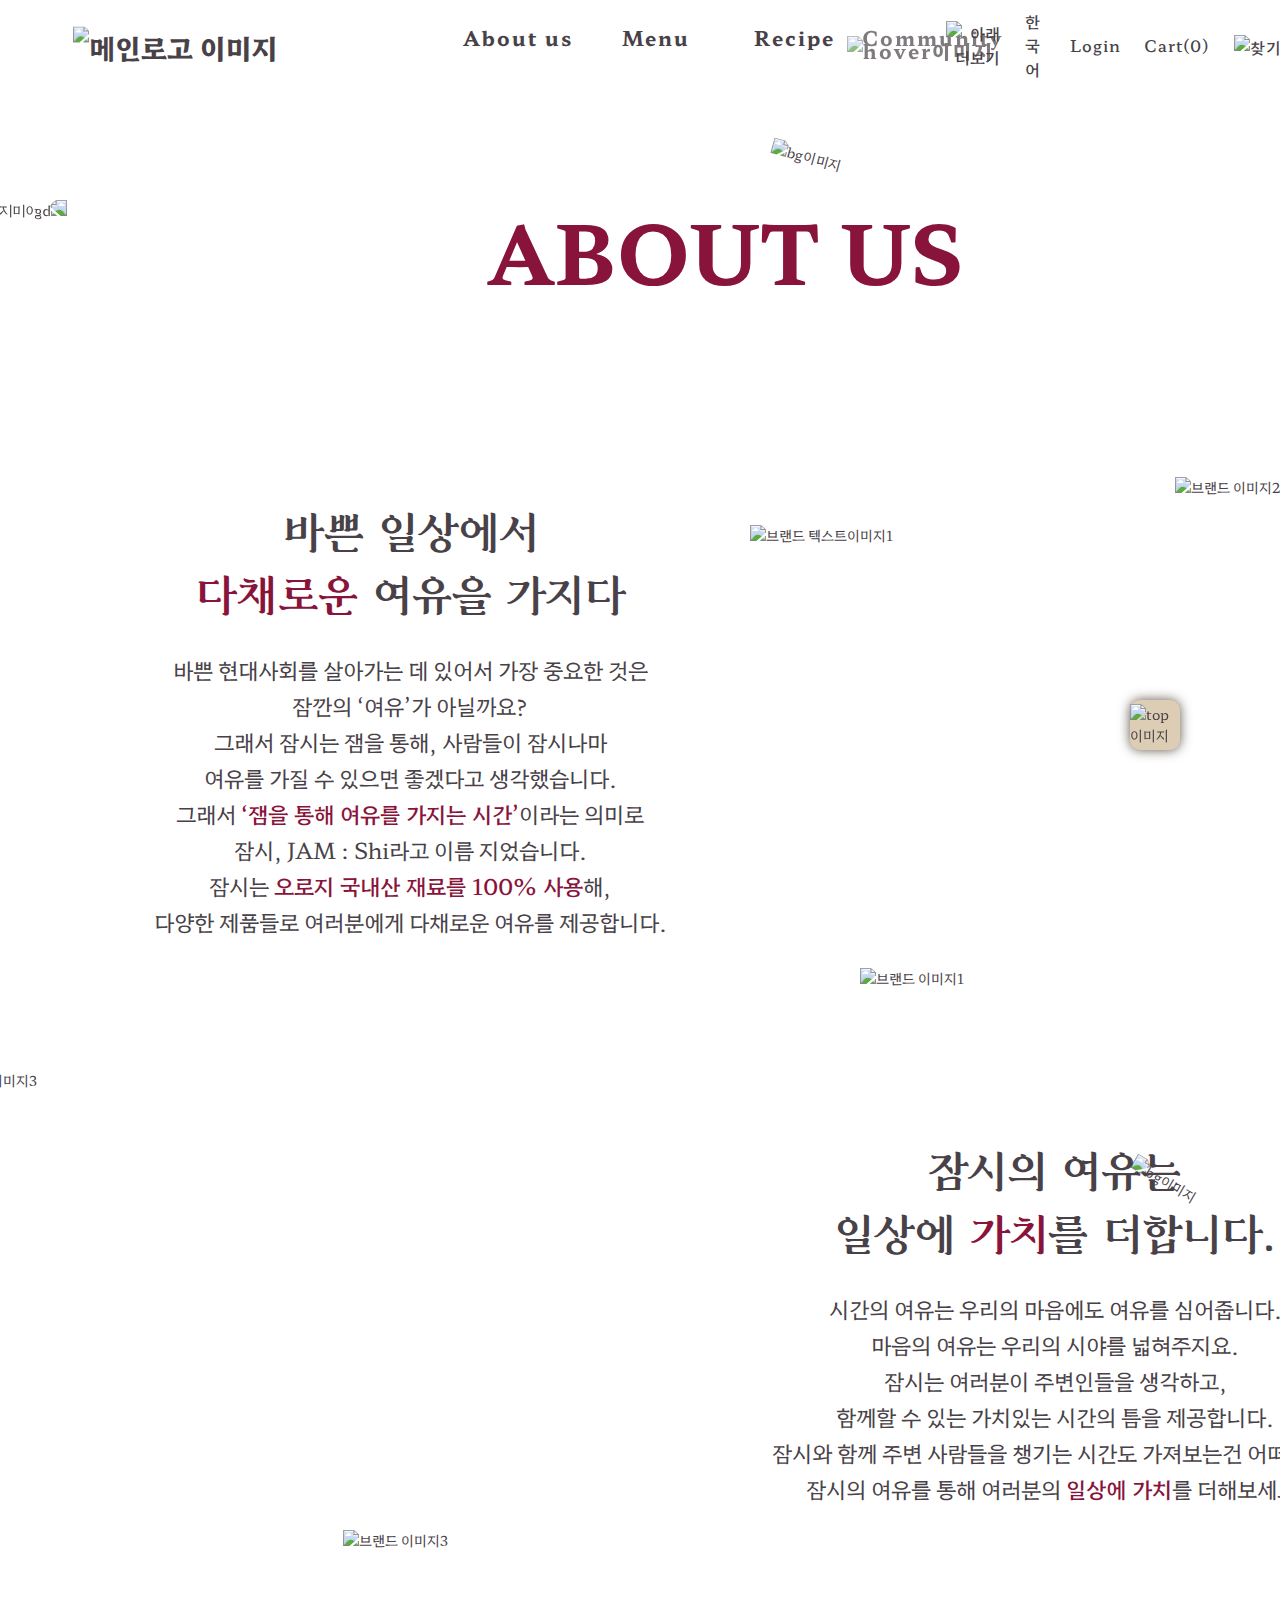
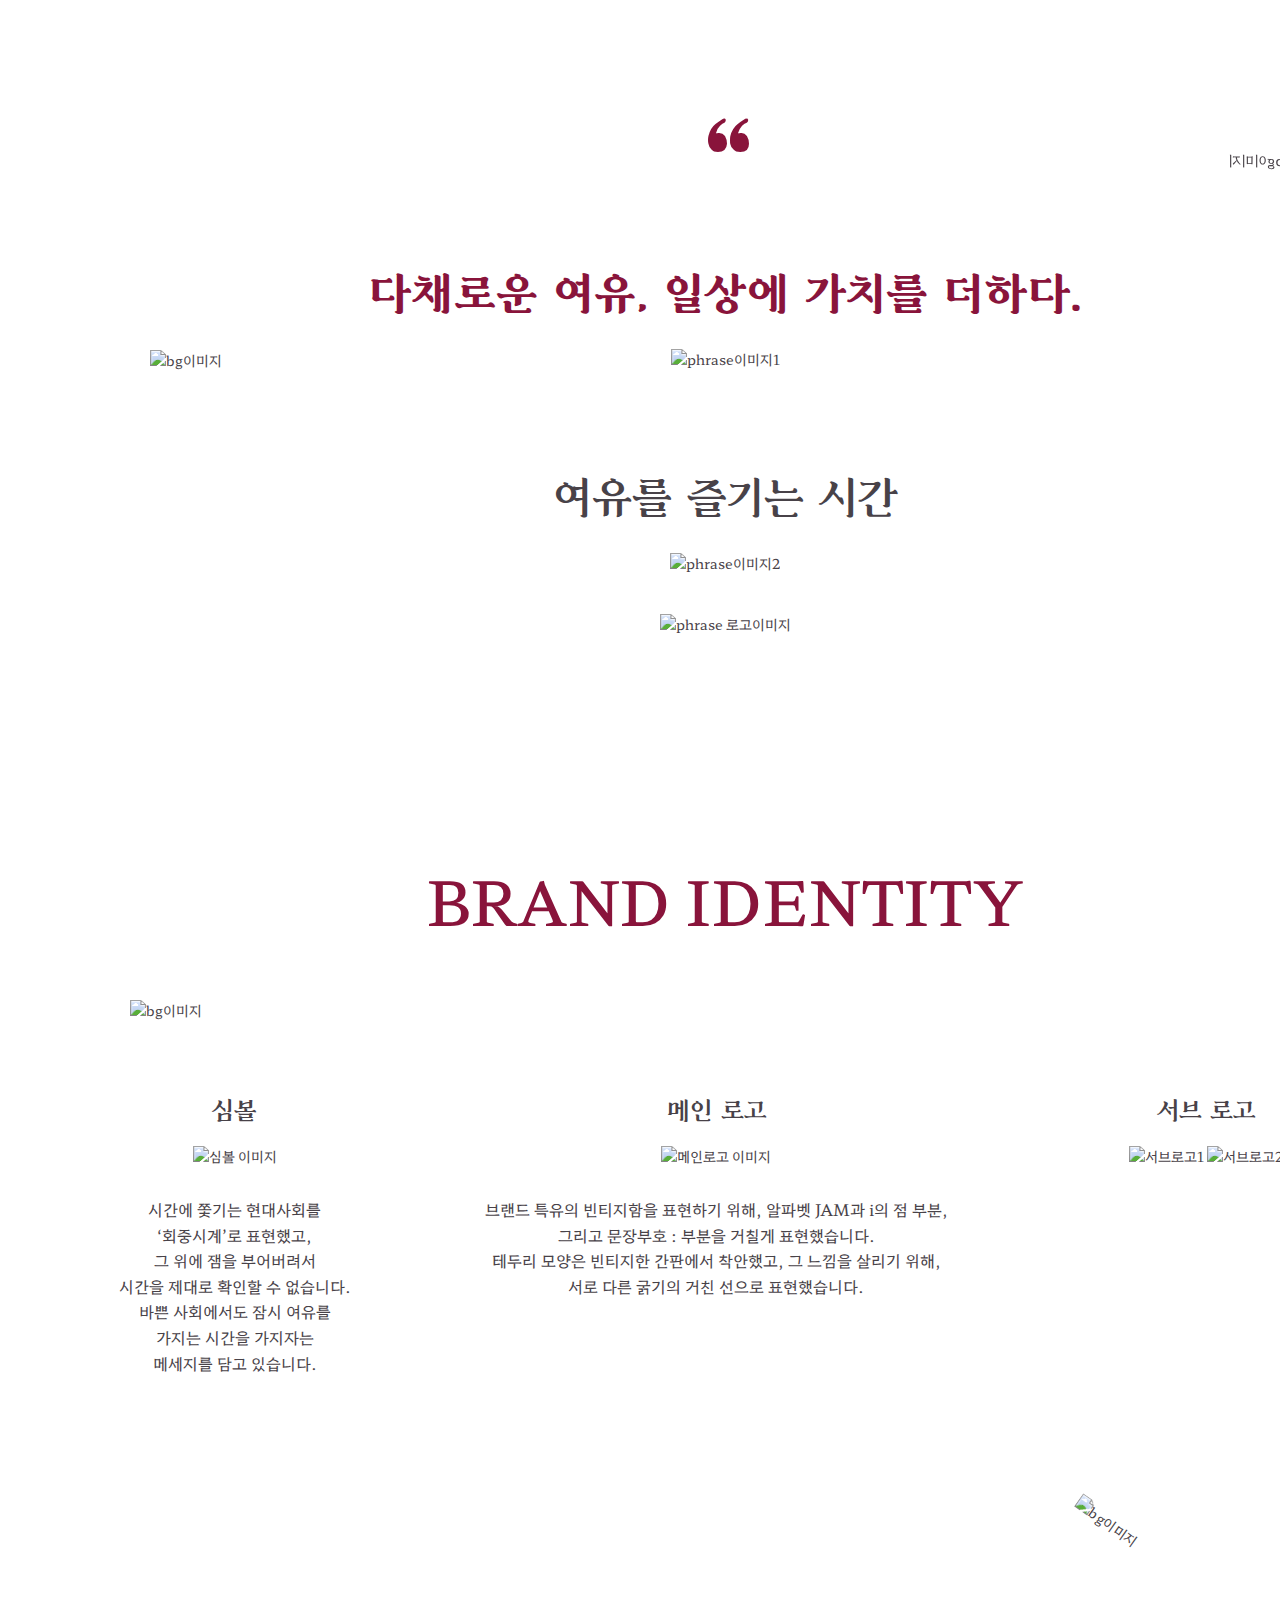
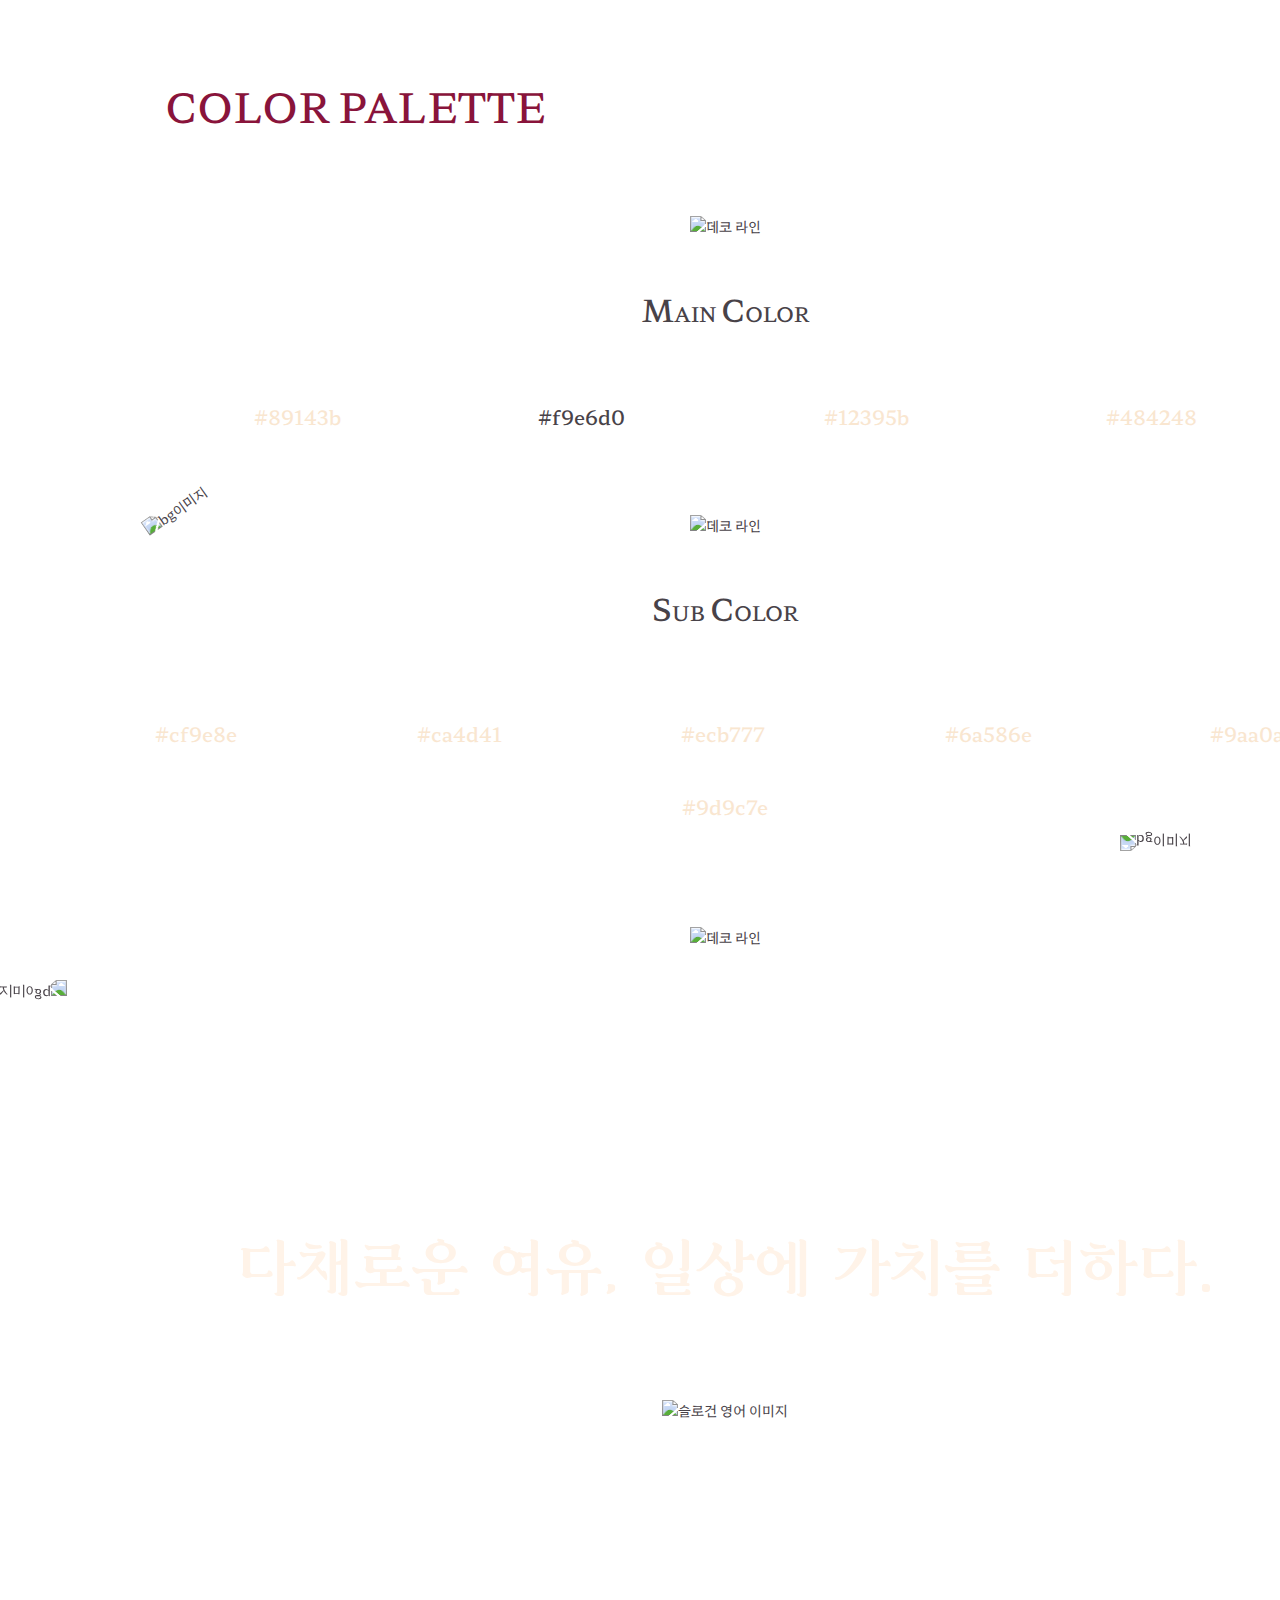
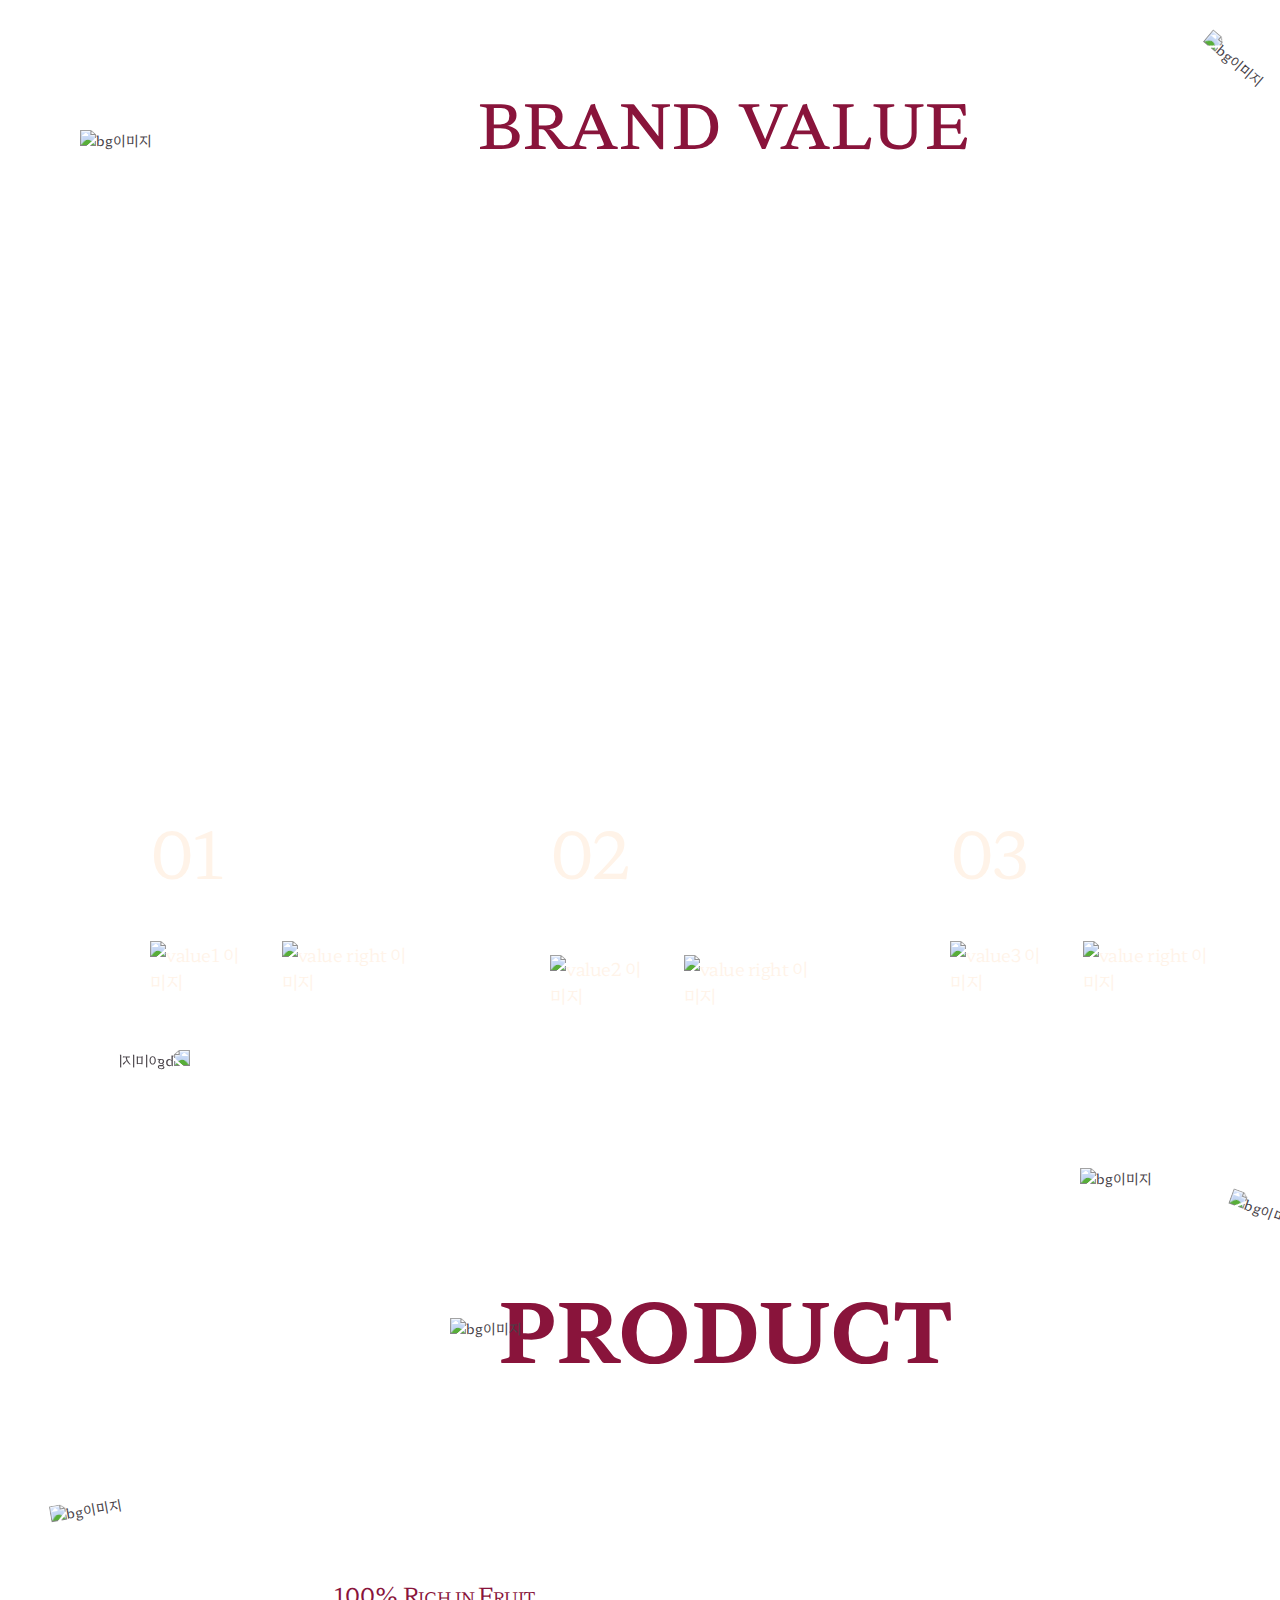
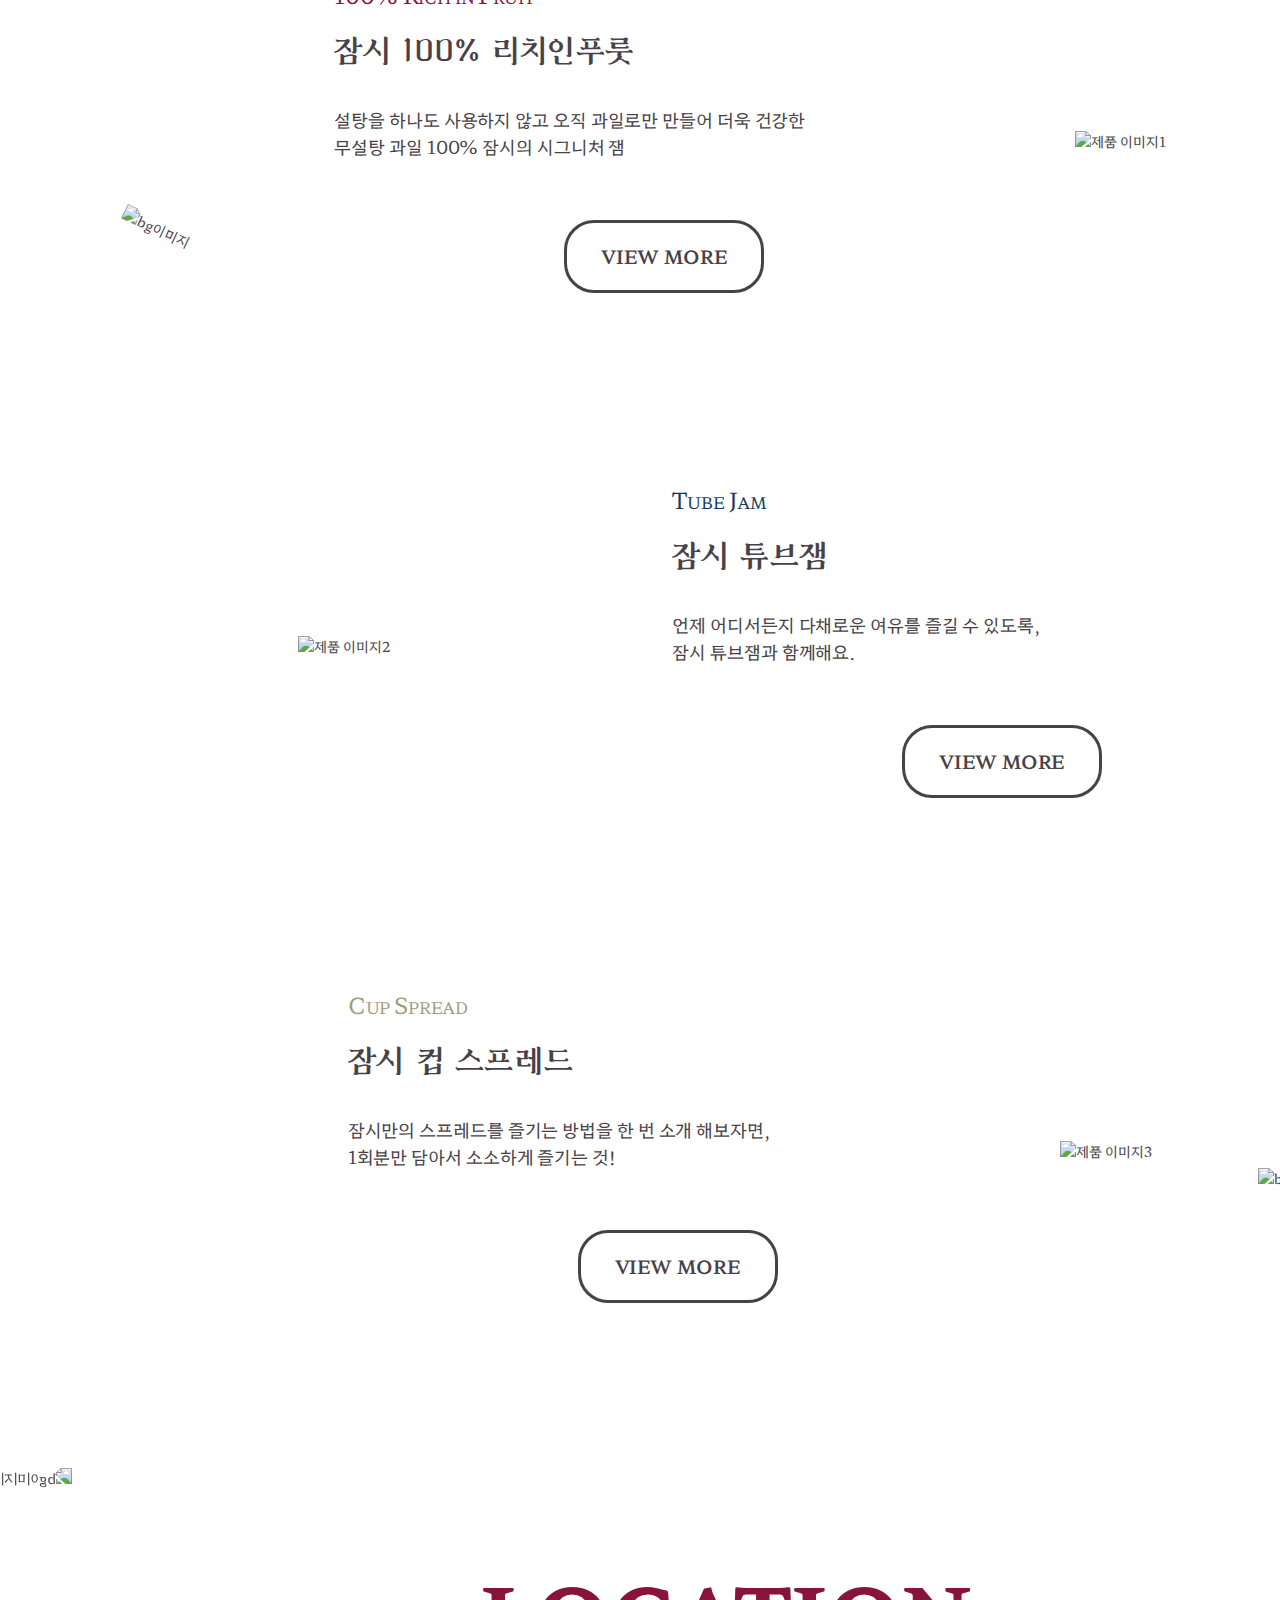
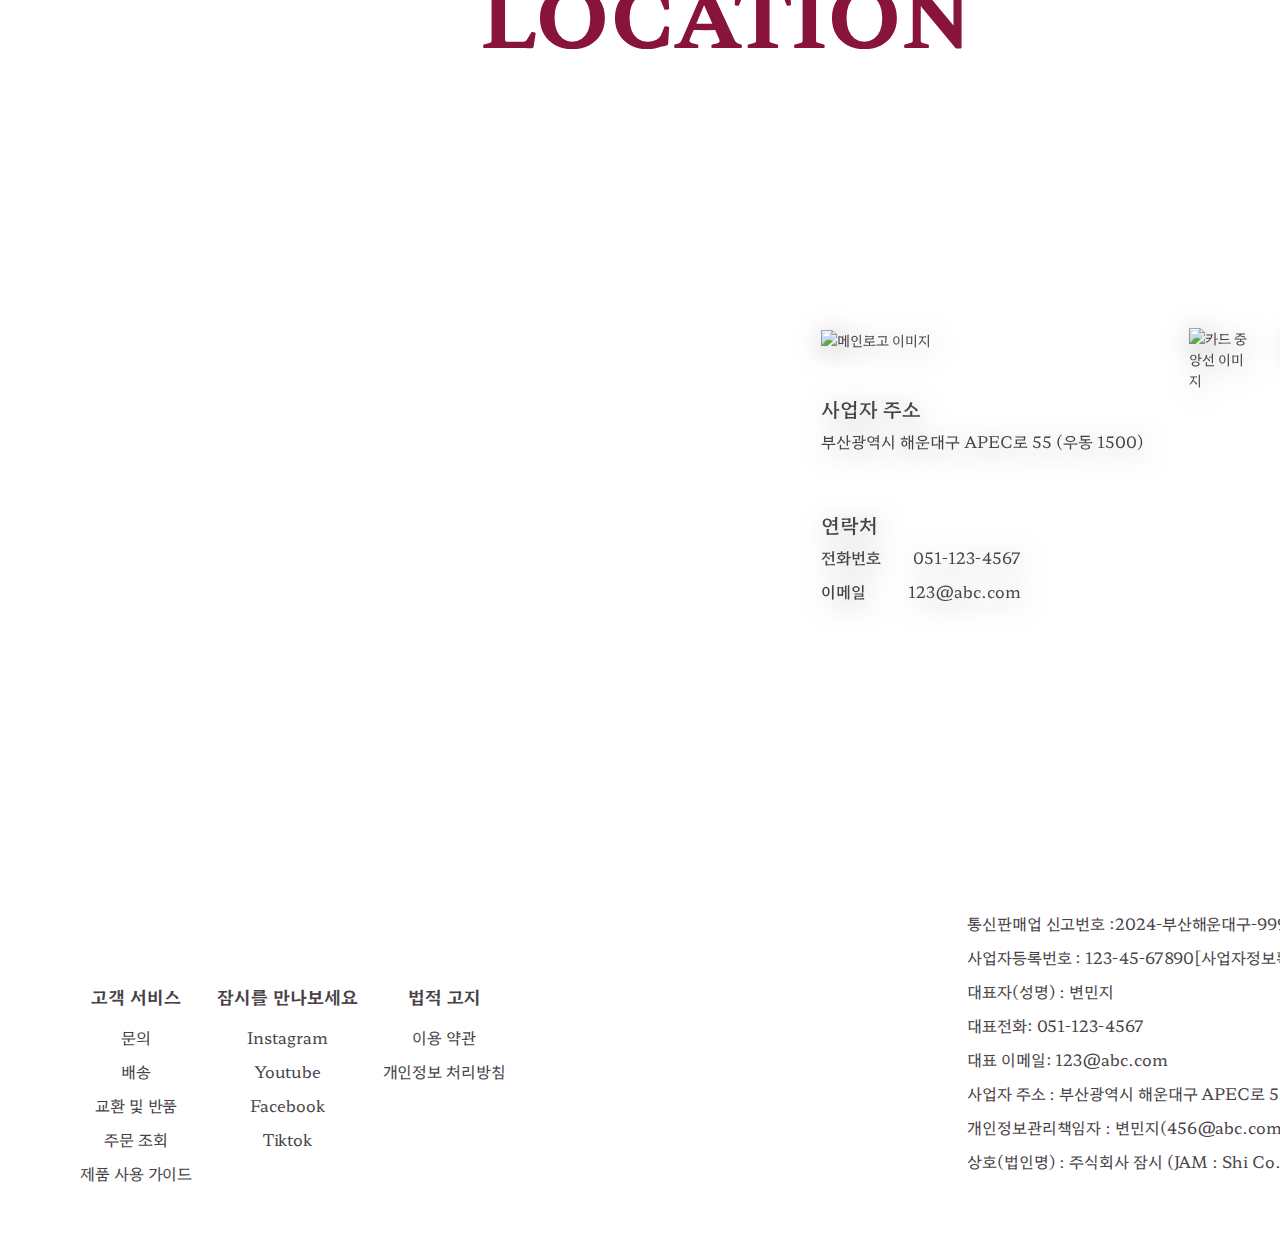
==== aboutus.html @ 30233dff "Add files via upload" ====
<!DOCTYPE html>
<html lang="ko">

<head>
    <meta charset="UTF-8">
    <meta name="viewport" content="width=1450">
    <title>JAM:Shi 잠시_About us</title>

    <!--font-kr&eng-->
    <link rel="preconnect" href="https://fonts.googleapis.com">
    <link rel="preconnect" href="https://fonts.gstatic.com" crossorigin>
    <link href="https://fonts.googleapis.com/css2?family=Hahmlet:wght@100..900&display=swap" rel="stylesheet">

    <!--font-jp-->
    <link rel="preconnect" href="https://fonts.googleapis.com">
    <link rel="preconnect" href="https://fonts.gstatic.com" crossorigin>
    <link href="https://fonts.googleapis.com/css2?family=Kaisei+Decol:wght@400;500;700&display=swap" rel="stylesheet">

    <!--favicon-->
    <link rel="shortcut icon" href="./image/favicon.png" type="image/x-icon">

    <!--aos effect-->
    <link href="https://unpkg.com/aos@2.3.1/dist/aos.css" rel="stylesheet">

    <!-- Link Swiper's CSS -->
    <link rel="stylesheet" href="https://cdn.jsdelivr.net/npm/swiper@11/swiper-bundle.min.css" />

    <!--css-->
    <link rel="stylesheet" href="./font/stylesheet.css">
    <link rel="stylesheet" href="./css/aboutus.css">

</head>

<body>
    <header>
        <h1 class="main_logo"><a href="./index.html"><img src="./image/mainlogo_top.png" alt="메인로고 이미지"></a></h1>
        <ul class="nav">
            <li><a href="aboutus.html">About us
                    <img src="./image/gnb_hover.png" alt="hover이미지">
                </a></li>
            <li><a href="menu.html">Menu
                    <img src="./image/gnb_hover.png" alt="hover이미지">
                </a></li>
            <li><a href="recipe.html">Recipe
                    <img src="./image/gnb_hover.png" alt="hover이미지">
                </a></li>
            <li class="gnb_on"><a href="FAQ.html">Community
                    <img src="./image/gnb_hover.png" alt="hover이미지">
                </a></li>
        </ul><!--nav-->
        <ul class="login">
            <li>
                <div class="userLang ">
                    <button class="label"><img src="./image/down.png" alt="아래 더보기" class=" down">한국어</button>
                    <ul class="optionList">
                        <li class="optionItem"><a href="#">English</a></li>
                        <li class="optionItem"><a href="#">日本語</a></li>
                    </ul>
                </div>
            </li>
            <li><a href="#">Login</a></li>
            <li><a href="#">Cart(0)</a></li>
            <li><a href="#"><img src="./image/search.png" alt="찾기 버튼이미지"></a></li>
        </ul><!--login-->
    </header><!--header-->
    <img src="./image/menu_bg2.png" alt="bg이미지" class="deco1">
    <img src="./image/menu_bg11.png" alt="bg이미지" class="deco2">
    <img src="./image/menu_bg10.png" alt="bg이미지" class="deco3">
    <img src="./image/menu_bg4.png" alt="bg이미지" class="deco4">
    <img src="./image/recipe_bg2.png" alt="bg이미지" class="deco5">
    <img src="./image/menu_bg9.png" alt="bg이미지" class="deco6">
    <img src="./image/stamp_deco1.png" alt="bg이미지" class="deco7">
    <img src="./image/menu_bg5.png" alt="bg이미지" class="deco8">
    <img src="./image/menu_bg7.png" alt="bg이미지" class="deco9">
    <img src="./image/menu_bg1.png" alt="bg이미지" class="deco10">
    <img src="./image/recipe_bg4.png" alt="bg이미지" class="deco11">
    <img src="./image/recipe_bg3.png" alt="bg이미지" class="deco12">
    <img src="./image/menu_bg8.png" alt="bg이미지" class="deco13">
    <img src="./image/recipe_bg5.png" alt="bg이미지" class="deco14">
    <img src="./image/recipe_bg1.png" alt="bg이미지" class="deco15">
    <img src="./image/menu_bg10.png" alt="bg이미지" class="deco16">
    <img src="./image/menu_bg12.png" alt="bg이미지" class="deco17">
    <div id="top_title">
        <h1 class="title">About Us</h1>
    </div><!--top_title-->
    <div id="story">
        <div class="story_inner">
            <div class="story_text">
                <h2>바쁜 일상에서<br>
                    <span>다채로운</span> 여유을 가지다
                </h2>
                <p>바쁜 현대사회를 살아가는 데 있어서 가장 중요한 것은<br>
                    잠깐의 ‘여유’가 아닐까요?<br>
                    그래서 잠시는 잼을 통해, 사람들이 잠시나마<br>
                    여유를 가질 수 있으면 좋겠다고 생각했습니다.<br>
                    그래서 <span>‘잼을 통해 여유를 가지는 시간’</span>이라는 의미로<br>
                    잠시, JAM : Shi라고 이름 지었습니다.<br>
                    잠시는 <span>오로지 국내산 재료를 100% 사용</span>해,<br>
                    다양한 제품들로 여러분에게 다채로운 여유를 제공합니다. </p>
            </div><!--story_text-->
            <div class="story_img">
                <img src="./image/brandstory_text1.png" alt="브랜드 텍스트이미지1" class="brand_text1">
                <ul class="imgs">
                    <li><img src="./image/brandstory1.png" alt="브랜드 이미지1"></li>
                    <li><img src="./image/brandstory2.png" alt="브랜드 이미지2"></li>
                </ul>
                <img src="./image/brandstory_text2.png" alt="브랜드 텍스트이미지2" class="brand_text2">
            </div><!--story_img-->
        </div><!--story_inner-->
        <div class="story_inner">
            <div class="story_img">
                <img src="./image/brandstory_text3.png" alt="브랜드 텍스트이미지3" class="brand_text3">
                <ul class="imgs">
                    <li><img src="./image/brandstory3.png" alt="브랜드 이미지3"></li>
                </ul>
            </div><!--story_img-->
            <div class="story_text">
                <h2>잠시의 여유는<br>
                    일상에 <span>가치</span>를 더합니다.</h2>
                <p>시간의 여유는 우리의 마음에도 여유를 심어줍니다.<br>
                    마음의 여유는 우리의 시야를 넓혀주지요.<br>
                    잠시는 여러분이 주변인들을 생각하고, <br>
                    함께할 수 있는 가치있는 시간의 틈을 제공합니다.<br>
                    잠시와 함께 주변 사람들을 챙기는 시간도 가져보는건 어떠세요?<br>
                    잠시의 여유를 통해 여러분의 <span>일상에 가치</span>를 더해보세요.</p>
            </div><!--story_text-->
        </div><!--story_inner-->
    </div><!--story-->
    <div id="phrase">
        <h1>“</h1>
        <h2>다채로운 여유, 일상에 가치를 더하다.</h2>
        <img src="./image/phrase1.png" alt="phrase이미지1">
        <h3>여유를 즐기는 시간</h3>
        <img src="./image/phrase2.png" alt="phrase이미지2">
        <img src="./image/phrase_logo.png" alt="phrase 로고이미지">
    </div><!--phrase-->
    <div id="bi">
        <h1 class="sub_title">Brand Identity</h1>
        <ul class="logos">
            <li class="simbol">
                <h3 class="logo_title">
                    심볼
                </h3>
                <img src="image/bi_simbol.png" alt="심볼 이미지">
                <p>시간에 쫓기는 현대사회를<br>
                    ‘회중시계’로 표현했고,<br>
                    그 위에 잼을 부어버려서<br>
                    시간을 제대로 확인할 수 없습니다.<br>
                    바쁜 사회에서도 잠시 여유를<br>
                    가지는 시간을 가지자는<br>
                    메세지를 담고 있습니다.
                </p>
            </li>
            <li class="main_lg">
                <h3 class="logo_title">
                    메인 로고
                </h3>
                <img src="image/bi_mainlogo.png" alt="메인로고 이미지">
                <p>브랜드 특유의 빈티지함을 표현하기 위해, 알파벳 JAM과 i의 점 부분,<br>
                    그리고 문장부호 : 부분을 거칠게 표현했습니다.<br>
                    테두리 모양은 빈티지한 간판에서 착안했고, 그 느낌을 살리기 위해,<br>
                    서로 다른 굵기의 거친 선으로 표현했습니다.
                </p>
            </li>
            <li class="sub_lg">
                <h3 class="logo_title">
                    서브 로고
                </h3>
                <img src="./image/bi_sublogo1.png" alt="서브로고1">
                <img src="./image/bi_sublogo2.png" alt="서브로고2">
            </li>
        </ul><!--logos-->
    </div><!--bi-->
    <div id="colors">
        <h2>Color Palette</h2>
        <img src="./image/color_line.png" alt="데코 라인">
        <h3><span>M</span>ain <span>C</span>olor</h3>
        <ul class="main_color">
            <li class="main1">
                <img src="./image/main_color1.png" alt="메인컬러1">
                <p>#89143b</p>
            </li>
            <li class="main2">
                <img src="./image/main_color2.png" alt="메인컬러2">
                <p>#f9e6d0</p>
            </li>
            <li class="main3">
                <img src="./image/main_color3.png" alt="메인컬러3">
                <p>#12395b</p>
            </li>
            <li class="main4">
                <img src="./image/main_color4.png" alt="메인컬러4">
                <p>#484248</p>
            </li>

        </ul><!--main_color-->
        <img src="./image/color_line.png" alt="데코 라인">
        <h3><span>S</span>ub <span>C</span>olor</h3>
        <ul class="sub_color">
            <li class="sub1">
                <img src="./image/sub_color1.png" alt="서브컬러1">
                <p>#cf9e8e</p>
            </li>
            <li class="sub2">
                <img src="./image/sub_color2.png" alt="서브컬러2">
                <p>#ca4d41</p>
            </li>
            <li class="sub3">
                <img src="./image/sub_color3.png" alt="서브컬러3">
                <p>#ecb777</p>
            </li>
            <li class="sub4">
                <img src="./image/sub_color4.png" alt="서브컬러4">
                <p>#6a586e</p>
            </li>
            <li class="sub5">
                <img src="./image/sub_color5.png" alt="서브컬러5">
                <p>#9aa0ae</p>
            </li>
            <li class="sub6">
                <img src="./image/sub_color6.png" alt="서브컬러6">
                <p>#9d9c7e</p>
            </li>
        </ul><!--sub_color-->
        <img src="./image/color_line.png" alt="데코 라인">
    </div><!--colors-->

    <div id="slogan">
        <div class="slogan_inner">
            <h2>다채로운 여유, 일상에 가치를 더하다.</h2>
            <img src="./image/slogan.png" alt="슬로건 영어 이미지">
        </div><!--slogan_inner-->
    </div><!--slogan-->

    <div id="values">
        <h1 class="sub_title">Brand Value</h1>
        <div id="contents" class="mainpage">
            <div class="main_visual main_visual_prd">
                <div class="mainviewcont main_visual_fixed">
                    <div class="visual_view">
                        <span class="viewbg_wrap" style="background-image:url(image/value_bg1.png)">
                            <span class="viewbg" style="background-image:url(image/value_bg1.png)"></span>
                        </span>
                        <span class="viewbg_wrap" style="background-image:url(image/value_bg2.png)">
                            <span class="viewbg" style="background-image:url(image/value_bg2.png)"></span>
                        </span>
                        <span class="viewbg_wrap" style="background-image:url(image/value_bg3.png)">
                            <span class="viewbg" style="background-image:url(image/value_bg3.png)"></span>
                        </span>
                    </div>
                    <div class="visual">
                        <a href="#" class="inlink">
                            <div class="text_wrap">
                                <span class="value_num">01</span>
                                <span class="desc">
                                    <img src="./image/value1.png" alt="value1 이미지">
                                    <img src="./image/value_right.png" alt="value right 이미지">
                                    <p class="hide">
                                        잠시는 건강에 좋은 재료를 사용합니다.<br>
                                        국내 생산의 과일을 100% 사용함으로써 여러분들을 건강한 삶으로 자연스레 인도합니다.<br>
                                        남녀노소, 언제어디서나 사랑받을 수 있는 잼 개발을 목표로 하며<br>
                                        잠시를 통해 여러분들이 여유를 즐기고, 가치있는 일상으로의 발전을 도모할 수 있도록 노력하겠습니다.
                                    </p>
                                </span>
                            </div>
                        </a>
                        <a href="#" class="inlink">
                            <div class="text_wrap">
                                <span class="value_num">02</span>
                                <span class="desc">
                                    <img src="./image/value2.png" alt="value2 이미지">
                                    <img src="./image/value_right.png" alt="value right 이미지">
                                    <p class="hide">
                                        잠시는 테이프 없는 포장 박스, 종이봉투, 종이 완충재까지.
                                        친환경 포장을 실천하고 있습니다.<br>
                                        못난이 과일은 못생겼다는 이유만으로 팔지 못한 채로 처분되어 환경에 좋지 않아습니다.
                                        <br> 하지만 맛에는 전혀 문제가 없고, 오히려 맛이 더 좋아 잠시는 못난이 과일을 사용하고 있습니다.<br>
                                        맛도 좋고 환경 보전도 도모할 수 있는 잠시가 될 수 있도록 노력하겠습니다.
                                    </p>
                                </span>
                            </div>
                        </a>
                        <a href="#" class="inlink">
                            <div class="text_wrap">
                                <span class="value_num">03</span>
                                <span class="desc">
                                    <img src="./image/value3.png" alt="value3 이미지">
                                    <img src="./image/value_right.png" alt="value right 이미지">
                                    <p class="hide">
                                        잠시는 지속적인 사회 공헌 활동으로
                                        지역 사회 발전을 위해 농가와 직접 거래를 하여,<br>재료의 신선도를 높이고, 유통 비용도 절감했습니다.<br>
                                        또한, 부산 해운대 지역 레스토랑인 '라비꽁띠뉴'와 콜라보하여 주변 상권 살리기에도 동참하고 있습니다.<br>
                                        이처럼, 잠시는 브랜드 창설 이후 지속적인 사회 공헌을 실천하고 있습니다.
                                    </p>
                                </span>
                            </div>

                        </a>

                    </div>
                </div>

            </div>
        </div>
    </div><!--values-->

    <div id="products">
        <img src="./image/event_bg1.png" alt="bg이미지" class="deco19">
        <img src="./image/menu_bg8.png" alt="bg이미지" class="deco20">
        <img src="./image/menu_bg2.png" alt="bg이미지" class="deco21">
        <img src="./image/event_bg2.png" alt="bg이미지" class="deco22">
        <img src="./image/event_bg3.png" alt="bg이미지" class="deco23">
        <img src="./image/stamp_deco2.png" alt="bg이미지" class="deco24">

        <h1 class="title">Product</h1>
        <ul class="product">
            <li class="product_text">
                <h3 class="product_eng1"><span>100% R</span>ich in <span>F</span>ruit</h3>
                <h2 class="name name1">잠시 100% 리치인푸룻</h2>
                <p>설탕을 하나도 사용하지 않고 오직 과일로만 만들어 더욱 건강한<br>
                    무설탕 과일 100% 잠시의 시그니처 잼</p>
                <a class="more1" href="menu.html">view more</a>
            </li><!--product_text-->
            <li class="product_img">
                <img src="image/product1.png" alt="제품 이미지1">
            </li>
        </ul><!--product-->
        <ul class="product">
            <li class="product_img">
                <img src="image/product2.png" alt="제품 이미지2">
            </li>
            <li class="product_text">
                <h3 class="product_eng2"><span>T</span>ube <span>J</span>am</h3>
                <h2 class="name name1">잠시 튜브잼</h2>
                <p>언제 어디서든지 다채로운 여유를 즐길 수 있도록,<br>
                    잠시 튜브잼과 함께해요.</p>
                <a class="more2" href="menu.html">view more</a>
            </li><!--product_text-->
        </ul><!--product-->
        <ul class="product">
            <li class="product_text">
                <h3 class="product_eng3"><span>C</span>up <span>S</span>pread</h3>
                <h2 class="name name1">잠시 컵 스프레드</h2>
                <p>잠시만의 스프레드를 즐기는 방법을 한 번 소개 해보자면,<br>
                    1회분만 담아서 소소하게 즐기는 것!</p>
                <a class="more3" href="menu.html">view more</a>
            </li><!--product_text-->
            <li class="product_img">
                <img src="image/product3.png" alt="제품 이미지3">
            </li>
        </ul><!--product-->
    </div><!--products-->
    <div id="map">
        <h1 class="title">Location</h1>
        <div class="map_inner">
            <iframe
                src="https://www.google.com/maps/embed?pb=!1m18!1m12!1m3!1d1630.7822601205994!2d129.13465383889667!3d35.167479935821255!2m3!1f0!2f0!3f0!3m2!1i1024!2i768!4f13.1!3m3!1m2!1s0x356892bf02a5dfe1%3A0xb36570e65bbad549!2z67Kh7Iqk7L2U!5e0!3m2!1sko!2skr!4v1715820099346!5m2!1sko!2skr"
                width="850" height="600" style="border:0;" allowfullscreen="" loading="lazy"
                referrerpolicy="no-referrer-when-downgrade"></iframe>
            <div class="map_card">
                <ul class="card_left">
                    <li class="card_logo"><img src="image/mainlogo_top.png" alt="메인로고 이미지"></li>
                    <li>
                        <h2>사업자 주소</h2>
                        <p>부산광역시 해운대구 APEC로 55 (우동 1500)</p>
                    </li>
                    <li>
                        <h2>연락처</h2>
                        <ul class="contect">
                            <li>전화번호</li>
                            <li>051-123-4567</li>
                        </ul>
                        <ul class="contect">
                            <li>이메일</li>
                            <li>123@abc.com</li>
                        </ul>
                    </li>
                </ul>
                <img src="./image/card_border.png" alt="카드 중앙선 이미지">
                <div class="card_right">
                    <img src="./image/card_stamp.png" alt="카드 스탬프 이미지" class="card_stamp">
                    <img src="./image/map_card_img.png" alt="카드 이미지" class="card_img">
                </div><!--card_right-->

            </div><!--map_card-->
        </div>
    </div><!--map-->





    <div id="footer">
        <div class="footer_inner">
            <div class="footer_left">
                <h1><img src="./image/mainlogo_top.png" alt=""></h1>
                <dl>
                    <dt><a href="#">고객 서비스</a></dt>
                    <dd><a href="#">문의</a></dd>
                    <dd><a href="#">배송</a></dd>
                    <dd><a href="#">교환 및 반품</a></dd>
                    <dd><a href="#">주문 조회</a></dd>
                    <dd><a href="#">제품 사용 가이드</a></dd>
                </dl>
                <dl>
                    <dt>잠시를 만나보세요</dt>
                    <dd><a href="https://www.instagram.com/">Instagram</a></dd>
                    <dd><a href="https://www.youtube.com/">Youtube</a></dd>
                    <dd><a href="https://www.facebook.com/">Facebook</a></dd>
                    <dd><a href="https://www.tiktok.com/">Tiktok</a></dd>
                </dl>
                <dl>
                    <dt><a href="#">법적 고지</a></dt>
                    <dd><a href="#">이용 약관</a></dd>
                    <dd><a href="#">개인정보 처리방침</a></dd>

                </dl>
            </div>
            <div class="footer_right">
                <ul>
                    <li>통신판매업 신고번호 :2024-부산해운대구-9999</li>
                    <li>사업자등록번호 : 123-45-67890[<a href="#">사업자정보확인</a>]</li>
                    <li>대표자(성명) : 변민지</li>
                    <li>대표전화: <a href="#">051-123-4567</a></li>
                    <li>대표 이메일: <a href="#">123@abc.com</a></li>
                    <li>사업자 주소 : 부산광역시 해운대구 APEC로 55 (우동 1500)</li>
                    <li>개인정보관리책임자 : 변민지(<a href="#">456@abc.com)</a></li>
                    <li>상호(법인명) : 주식회사 잠시 (JAM : Shi Co., LTD)</li>
                </ul>
            </div>
        </div>
    </div><!--footer-->
    <div class="top_btn">
        <a href="#top_title">
            <img src="./image/top_btn.png" alt="top 이미지">
        </a>
    </div>

    <script src="https://code.jquery.com/jquery-2.2.4.min.js"
        integrity="sha256-BbhdlvQf/xTY9gja0Dq3HiwQF8LaCRTXxZKRutelT44=" crossorigin="anonymous"></script>
    <script src='js/jquery-ui.min.js'></script>
    <script src="js/banner.js"></script>

    <script src="https://unpkg.com/aos@2.3.1/dist/aos.js"></script>
    <script>
        AOS.init();
    </script>

    <script src="./js/aboutus.js"></script>
    <script src="./js/swiper-bundle.min.js"></script>




</body>

</html>
---- font/stylesheet.css ----
@font-face {
    font-family: 'MuseumClassic';
    src: url('MuseumClassicLightA.woff2') format('woff2'),
        url('MuseumClassicLightA.woff') format('woff');
    font-weight: 300;
    font-style: normal;
    font-display: swap;
}

@font-face {
    font-family: 'MuseumClassic';
    src: url('MuseumClassicMediumA.woff2') format('woff2'),
        url('MuseumClassicMediumA.woff') format('woff');
    font-weight: 500;
    font-style: normal;
    font-display: swap;
}

@font-face {
    font-family: 'MuseumClassic';
    src: url('MuseumClassicBoldA.woff2') format('woff2'),
        url('MuseumClassicBoldA.woff') format('woff');
    font-weight: 700;
    font-style: normal;
    font-display: swap;
}
---- css/aboutus.css ----
@charset "utf-8";

/* font-family: 'MuseumClassic'; 
    font-family: "Hahmlet", serif;
  font-family: "Kaisei Decol", serif;

*/

* {
    margin: 0;
    padding: 0;
}

img,
video,
iframe {
    vertical-align: middle;
}

ul,
ol {
    list-style: none;
}

a {
    text-decoration: none;
    color: inherit;
}

body {
    min-width: 1450px;
    font-family: "Hahmlet", serif;
    font-size: 14px;
    line-height: 1.5;
    color: #484248;
    background: url(../image/paper_bg.png);
    position: relative;
}

/*header*/
header {
    margin: 0 auto;
    display: flex;
    align-items: center;
    position: relative;
}

.nav {
    width: 600px;
    height: 90px;
    margin: 0 auto;
    position: relative;
    display: flex;
    justify-content: center;
    align-items: center;
}

.nav li {
    width: 23%;
    display: flex;
    text-align: center;
    align-items: center;
    justify-content: center;
    padding-bottom: 15px;
}

.nav>li>a {
    font-weight: bold;
    font-size: 20px;
    letter-spacing: 0.1em;
    transition: all 0.3s;
    position: relative;
}

.nav>li>a>img {
    position: absolute;
    bottom: -13px;
    left: -15px;
    z-index: -1;
    opacity: 0;
    transition: all 0.3s;
}

.nav>li.gnb_on>a,
.nav>li:hover>a {
    opacity: 0.7;
}

.nav>li.gnb_on>a>img,
.nav>li:hover>a>img {
    opacity: 1;
}

li.logo {
    padding-bottom: 10px;
    position: absolute;
    bottom: 0;
    left: 50%;
    transform: translateX(-50%);
}

.main_logo {
    position: absolute;
    top: 50%;
    left: 5%;
    transform: translateY(-50%);
}

.login {
    display: flex;
    justify-content: center;
    align-items: center;
    position: absolute;
    top: 50%;
    right: 5%;
    transform: translateY(-50%);
}

.login>li {
    padding: 12px;
    font-size: 16px;
    font-weight: 500;
    letter-spacing: 0.05em;
}

.userLang {
    position: relative;
    width: 100px;
    text-align: center;
    color: #484248;
}

.label {
    display: flex;
    justify-content: center;
    align-items: center;
    width: inherit;
    height: inherit;
    border: none;
    outline: none;
    background: transparent;
    cursor: pointer;
    font-family: "Hahmlet", serif;
    font-size: 16px;
    font-weight: 500;
    color: #484248;
}

.down {
    padding-right: 10px;
    transition: all 0.5s;
}

.up {
    transform: scaleY(-1);
}


.optionList {
    position: absolute;
    top: 28px;
    left: 0;
    width: 100%;
    background: #89143b;
    color: #f9e6d0;
    font-size: 15px;
    font-weight: 400;
    list-style-type: none;
    padding: 0;
    border-radius: 6px;
    overflow: hidden;
    display: none;
}

.userLang.active .optionList {
    max-height: 500px;
}

.optionItem a {
    display: block;
    border-bottom: 1px dashed #f9e6d0;
    padding: 5px 15px 5px;
    transition: .1s;
}

.optionItem:hover a {
    background: rgb(175, 93, 93);
}

.userLang .optionItem:last-child a {
    border-bottom: 0 none;
    font-family: "Kaisei Decol", serif;
}

.on {
    width: 100%;
    background-color: rgba(255, 243, 232, 0.7);
    position: fixed;
    top: 0;
    left: 0;
    z-index: 10;
}

.on>.login {
    top: 50%;
    right: 5%;
    transform: translateY(-50%);
}

body>img {
    z-index: -1;
}

.deco1 {
    width: 100px;
    position: absolute;
    top: 150px;
    right: 580px;
    rotate: 15deg;
}

.deco2 {
    position: absolute;
    top: 200px;
    left: -5px;
    transform: scale(-1, 1);
}

.deco3 {
    position: absolute;
    top: 1170px;
    right: 250px;
    rotate: 30deg;
    animation: butterfly 10s linear infinite;
}

@keyframes butterfly {
    0% {
        transform: scaleX(1);
    }

    25% {
        transform: scaleX(0.3);
    }

    50% {
        transform: scaleX(1);
    }

    75% {
        transform: scaleX(0.3);
    }

    100% {
        transform: scaleX(1);
    }
}

.deco4 {
    position: absolute;
    top: 1750px;
    right: 150px;
    transform: scale(-1, 1);
}

.deco5 {
    position: absolute;
    top: 1950px;
    left: 150px;
}

.deco6 {
    position: absolute;
    top: 2300px;
    right: 0;
    transform: scale(-1, 1);
}

.deco7 {
    width: 285px;
    position: absolute;
    top: 2600px;
    left: 130px;
    animation: move 80s linear infinite;
    z-index: 1;
}

@keyframes move {
    0% {
        rotate: 0;
    }

    100% {
        rotate: 360deg;
    }
}

.deco8 {
    width: 135px;
    position: absolute;
    top: 3130px;
    right: 250px;
    rotate: 35deg;
    z-index: 1;
}

.deco9 {
    position: absolute;
    top: 3700px;
    left: 140px;
    rotate: -35deg;
    animation: butterfly 5s linear infinite;
}

.deco10 {
    width: 150px;
    position: absolute;
    top: 4030px;
    right: 180px;
    transform: scale(1, -1);
}

.deco11 {
    position: absolute;
    top: 4180px;
    left: -5px;
    transform: scale(-1, 1);
}

.deco12 {
    width: 60px;
    position: absolute;
    top: 4560px;
    right: 80px;
}

.deco13 {
    position: absolute;
    top: 4850px;
    right: 180px;
    rotate: 40deg;
    animation: butterfly 7s linear infinite;
}

.deco14 {
    position: absolute;
    top: 4930px;
    left: 80px;
}

.deco15 {
    width: 100px;
    position: absolute;
    top: 5850px;
    left: 90px;
    transform: scale(-1, 1);
}

.deco16 {
    position: absolute;
    top: 6000px;
    right: 150px;
    rotate: 20deg;
    animation: butterfly 8s linear infinite;
}

.deco17 {
    position: absolute;
    top: 6300px;
    left: 50px;
    rotate: -10deg;
}

/*top_title*/
#top_title {
    margin: 0 auto;
    text-align: center;
}

.title {
    text-align: center;
    font-size: 80px;
    font-weight: 700;
    color: #89143b;
    padding: 100px 0;
    text-transform: uppercase;
}

/*story*/

.story_inner {
    width: 1320px;
    margin: 0 auto;
    display: flex;
    justify-content: space-between;
    padding: 65px 0;
}

.story_inner div {
    width: 50%;
}

.story_text {
    text-align: center;
    padding: 30px;
}

.story_text h2 {
    font-family: 'MuseumClassic';
    font-size: 42px;
    font-weight: 400;
}

.story_text h2 span,
.story_text p span {
    color: #89143b;
    font-weight: 500;
}

.story_text p {
    font-size: 22px;
    padding: 20px 0;
    line-height: 36px;
}


.story_img {
    position: relative;
}

.imgs {
    display: flex;
    justify-content: space-around;
    height: 100%;
}

.imgs li:first-child {
    display: flex;
    justify-content: center;
    align-items: flex-end;
}

.story_text:nth-child(2) {
    padding: 25px 0;
}


.brand_text1 {
    position: absolute;
    top: 50px;
    left: -5px;
}

.brand_text2 {
    position: absolute;
    bottom: 105px;
    right: -50px;
}

.brand_text3 {
    position: absolute;
    top: -49px;
    left: -172px;
}

.imgs li {
    text-align: center;
}

/*phrase*/
#phrase {
    margin: 0 auto;
    padding: 100px 50px;
    text-align: center;
}

#phrase h1 {
    font-family: 'MuseumClassic';
    color: #89143b;
    font-size: 150px;
    font-weight: 700;
    line-height: 1;
}

#phrase h2 {
    font-family: 'MuseumClassic';
    color: #89143b;
    font-size: 42px;
    font-weight: 700;
}

#phrase h3 {
    font-family: 'MuseumClassic';
    font-size: 42px;
    font-weight: 400;
    padding-top: 80px;
}

#phrase img {
    padding: 20px 350px;
}

/*bi*/
#bi {
    width: 1320px;
    margin: 0 auto;
    padding: 100px 0;
}

.sub_title {
    text-align: center;
    font-size: 60px;
    font-weight: 500;
    letter-spacing: 0.01em;
    text-transform: uppercase;
    color: #89143b;
}

.logos {
    display: flex;
    justify-content: space-evenly;
    padding: 80px 0;
}

.logos li {
    padding: 20px 30px;
    text-align: center;
}

.logos .simbol {
    background: url(../image/bi_simgbol_bg.png) no-repeat center center;
}

.logos .main_lg {
    padding: 20px 80px;
    background: url(../image/bi_mainlogo_bg.png) no-repeat center center;
}

.logos .sub_lg {
    width: 250px;
    background: url(../image/bi_sublogo_bg.png) no-repeat center center;
}

.logo_title {
    font-family: 'MuseumClassic';
    font-size: 24px;
    font-weight: 400;
    padding-top: 50px;
}

.logos li p {
    font-size: 16px;
    line-height: 1.6;
}

.logos li img {
    padding-top: 15px;
    padding-bottom: 30px;
}

/*colors*/
#colors {
    width: 1320px;
    margin: 0 auto;
    text-align: center;
    padding: 50px 0;
}

#colors h2 {
    font-size: 40px;
    font-weight: 500;
    color: #89143b;
    letter-spacing: 0.01em;
    text-transform: uppercase;
    text-align: left;
    padding: 50px 0;
    padding-left: 100px;
}

#colors>img {
    padding: 30px 0;
}

#colors h3 {
    font-size: 20px;
    text-transform: uppercase;
    font-weight: 500;
    padding: 20px 0;
}

#colors h3 span {
    font-size: 30px;
}

#colors ul {
    display: flex;
    justify-content: space-evenly;
}


.main_color {
    padding: 50px 0;
}

.sub_color {
    flex-wrap: wrap;
    padding: 50px 0;
}

.sub_color li {
    padding: 20px 80px;
}

#colors ul li {
    position: relative;
    color: #f9e6d0;
    font-size: 20px;
    font-weight: 500;
}

#colors ul li p {
    position: absolute;
    top: 45%;
    left: 50%;
    transform: translate(-50%, -50%);
}

#colors ul li img {
    opacity: 0;
    transition: all 0.3s;
}

#colors ul li img:hover {
    opacity: 1;
}


.main1 {
    background: url(../image/main_color_bg1.png) no-repeat top center;
}

.main2 {
    background: url(../image/main_color_bg2.png) no-repeat center center;
}

.main2 p {
    color: #484248;
}

.main3 {
    background: url(../image/main_color_bg3.png) no-repeat center center;
}

.main4 {
    background: url(../image/main_color_bg4.png) no-repeat center center;
}

.sub1 {
    background: url(../image/sub_color_bg1.png) no-repeat center center;
}

.sub2 {
    background: url(../image/sub_color_bg2.png) no-repeat center center;
}

.sub3 {
    background: url(../image/sub_color_bg3.png) no-repeat center center;
}

.sub4 {
    background: url(../image/sub_color_bg4.png) no-repeat center center;
}

.sub5 {
    background: url(../image/sub_color_bg5.png) no-repeat center center;
}

.sub6 {
    background: url(../image/sub_color_bg6.png) no-repeat center center;
}

/*slogan*/
#slogan {
    margin: 100px 0;
    height: 450px;
    background: url(../image/slogan_bg.png) no-repeat bottom center fixed;
    background-size: 100%;
}

.slogan_inner {
    height: 100%;
    text-align: center;
    padding: 50px 0;
    box-sizing: border-box;
}

.slogan_inner h2 {
    font-family: 'MuseumClassic';
    color: #fff3e8;
    font-size: 60px;
    font-weight: 500;
    padding-top: 50px;
    padding-bottom: 80px;
}

/*value*/
#value {
    margin: 0 auto;
    padding: 100px 0;
}

.mainpage {
    width: 1200px;
    margin: 0 auto;
    padding: 50px 0;
}




/* kensington common main page style */
.mainpage .main_visual .mainviewcont.main_visual_fixed {
    position: relative;
    padding-top: 900px;
    overflow: hidden;
}

.mainpage .main_visual .mainviewcont.main_visual_fixed .visual_view {
    width: 100%;
    height: 100%;
    font-size: 0;
}

.mainpage .main_visual .mainviewcont.main_visual_fixed .visual_view .viewbg_wrap {
    position: absolute;
    top: 0;
    height: 100%;
    background-size: cover;
    background-position: center center;
}

.mainpage .main_visual .mainviewcont.main_visual_fixed .visual_view .viewbg_wrap .viewbg {
    visibility: hidden;
    position: absolute;
    top: 0;
    left: 0;
    right: 0;
    bottom: 0;
    background-size: cover;
    background-position: 50% 50%;
    opacity: 0;
    transition: opacity .1s linear, transform 5s linear;
}

.mainpage .main_visual .mainviewcont.main_visual_fixed .visual_view .viewbg_wrap.hover {
    z-index: 1;
}

.mainpage .main_visual .mainviewcont.main_visual_fixed .visual_view .viewbg_wrap.hover .viewbg {
    visibility: visible;
    opacity: 1;
}

.mainpage .main_visual .mainviewcont.main_visual_fixed .visual {
    position: absolute;
    top: 0;
    left: 0;
    display: table;
    width: 100%;
    height: 100%;
    z-index: 10;
    table-layout: fixed;
}

.mainpage .main_visual .mainviewcont.main_visual_fixed .visual a {
    position: relative;
    display: table-cell;
}

.mainpage .main_visual .mainviewcont.main_visual_fixed .visual a:after {
    content: '';
    display: block;
    position: absolute;
    top: 0;
    left: 0;
    bottom: 0;
    z-index: 1;
    width: 1px;
    background: rgba(255, 255, 255, 0.1);
}

.mainpage .main_visual .mainviewcont.main_visual_fixed .visual a .text_wrap {
    position: absolute;
    top: 65%;
    left: 25px;
    display: block;
}


.mainpage .main_visual .mainviewcont.main_visual_fixed .visual a .text_wrap .value_num {
    display: block;

    color: #fff3e8;
    font-size: 65px;
    font-weight: 400;
    letter-spacing: -0.025em;
}

.mainpage .main_visual .mainviewcont.main_visual_fixed .visual a .text_wrap .desc {
    color: #fff3e8;
    font-size: 18px;
    font-weight: 300;
    letter-spacing: -0.025em;

    display: flex;
    align-items: center;
}

.mainpage .main_visual .mainviewcont.main_visual_fixed .visual a .text_wrap .desc img {
    padding-right: 30px;
}

.mainpage .main_visual .mainviewcont.main_visual_fixed .visual a.on {
    background: rgba(0, 0, 0, 0);
}


.mainpage .main_visual .mainviewcont.main_visual_fixed .visual a.off {
    background: none;
}

.mainpage .main_visual .mainviewcont.main_visual_fixed .visual a.off .text_wrap {
    opacity: 0;

}

.hide {
    width: 800px;
    opacity: 0;

}

.mainpage .main_visual .mainviewcont.main_visual_fixed .visual a.on .hide {
    opacity: 1;
    transition: all 0.5s 0.4s;
}

/*product*/
#products {
    padding-bottom: 50px;
    margin: 0 auto;
    position: relative;
}

.deco19 {
    position: absolute;
    top: 150px;
    left: 450px;
}

.deco20 {
    position: absolute;
    top: 650px;
    left: 120px;
    rotate: 25deg;
    animation: butterfly 5s linear infinite;
}

.deco21 {
    width: 85px;
    position: absolute;
    top: 850px;
    right: 80px;
}

.deco22 {
    position: absolute;
    top: 1600px;
    right: 120px;
}

.deco23 {
    position: absolute;
    top: 1900px;
    left: 0;
    transform: scale(-1, 1);
}

.deco24 {
    width: 370px;
    position: absolute;
    top: 0;
    right: 0;
}

.product {
    width: 1320px;
    margin: 0 auto;
    display: flex;
    justify-content: space-evenly;
    align-items: center;
    padding: 20px 0;
}

.product_text {
    padding: 50px;
}

.product_text h3 {
    padding: 20px 0;
    font-size: 16px;
    letter-spacing: -0.01em;
    font-weight: 400;
    text-transform: uppercase;
}

.product_text h3 span {
    font-size: 22px;
}

.product_eng1 {
    color: #89143b;
}

.product_eng2 {
    color: #12395b;
}

.product_eng3 {
    color: #9d9c7e;
}

.product_text h2 {
    font-family: 'MuseumClassic';
    font-size: 30px;
    letter-spacing: 0.01em;
    font-weight: 500;
}

.product_text p {
    font-size: 18px;
    letter-spacing: -0.005em;
    padding: 30px 0;
}

.product_text a {
    display: block;
    width: 200px;
    padding: 20px;
    box-sizing: border-box;
    margin: 30px 0;
    margin-left: 230px;

    text-align: center;
    text-transform: uppercase;
    font-size: 18px;
    font-weight: 600;
    letter-spacing: -0.005em;
    border-radius: 30px;
    border: 3px solid #484248;
    transition: all 0.3s;
}

.product_text a.more1:hover {
    border-color: #89143b;
    color: #89143b;
}

.product_text a.more2:hover {
    border-color: #12395b;
    color: #12395b;
}

.product_text a.more3:hover {
    border-color: #9d9c7e;
    color: #9d9c7e;
}

.product_text .product_img {
    border-radius: 40px;
}

/*map*/
#map {
    padding-bottom: 50px;
    background: url(../image/footer_wings3_bg.png) no-repeat bottom center;
}

.map_inner {
    width: 1320px;
    margin: 0 auto;
    display: flex;
    justify-content: flex-start;
    align-items: center;
    position: relative;
}

.map_inner iframe {
    filter: grayscale(0.6);
}

.map_card {
    position: absolute;
    top: 50%;
    left: 55%;
    transform: translateY(-50%);
    width: 630px;
    height: 350px;
    background: url(../image/map_card_bg.png) no-repeat center center;
    display: flex;
    justify-content: space-between;
    padding: 30px;
    box-sizing: border-box;
    filter: drop-shadow(3px 5px 13px rgba(92, 84, 75, 0.5));
}

.card_left {
    display: flex;
    flex-wrap: wrap;
    justify-content: flex-start;
    align-content: space-between;
}

.card_left>li {
    padding: 10px 0;
}

.card_left li h2 {
    font-size: 20px;
    font-weight: 500;
}

.card_left li p {
    font-size: 16px;
    font-weight: 400;
    padding: 5px 0;
}

.card_left .card_logo {
    padding: 0;
}

.contect {
    width: 200px;
    display: flex;
    justify-content: space-between;
    font-size: 16px;
    padding: 5px 0;
}

.contect li:first-child {
    font-weight: 500;
}

.map_card>img {
    padding: 0 30px;
}

.card_right {
    text-align: center;
    position: relative;
    padding: 0 30px;
}

.card_stamp {
    position: absolute;
    top: 8px;
    right: -16px;
}

.card_img {
    padding-top: 60px;
}





/*footer*/
#footer {
    background: url(../image/footer_bg2.png) no-repeat top left;
}

.footer_inner {
    width: 1320px;
    margin: 0 auto;
    padding: 50px 0;
    display: flex;
    justify-content: space-between;
    letter-spacing: -0.005em;
    font-size: 16px;
}

.footer_left {
    display: flex;
    position: relative;
}

.footer_left h1 {
    position: absolute;
    top: 0;
    left: 0;
}

.footer_left dl {
    text-align: center;
    padding: 20px 10px;
    padding-top: 100px;
}

.footer_left dl dt {
    font-weight: 600;
    font-size: 18px;
    padding: 10px 0;
}

.footer_left dl dd {
    padding: 5px;
}

.footer_right {
    display: flex;
    align-items: center;
}

.footer_right li {
    padding: 5px;
}

.footer_right li a:hover {
    text-decoration: underline;
}

/*top_btn*/
.top_btn a {
    width: 50px;
    height: 50px;
    display: flex;
    justify-content: center;
    align-items: center;
    background-color: #dccdb4;
    border-radius: 10px;
    box-shadow: 0px 0px 12px#5c544b;
    position: fixed;
    right: 100px;
    bottom: 150px;
    z-index: 50;
}
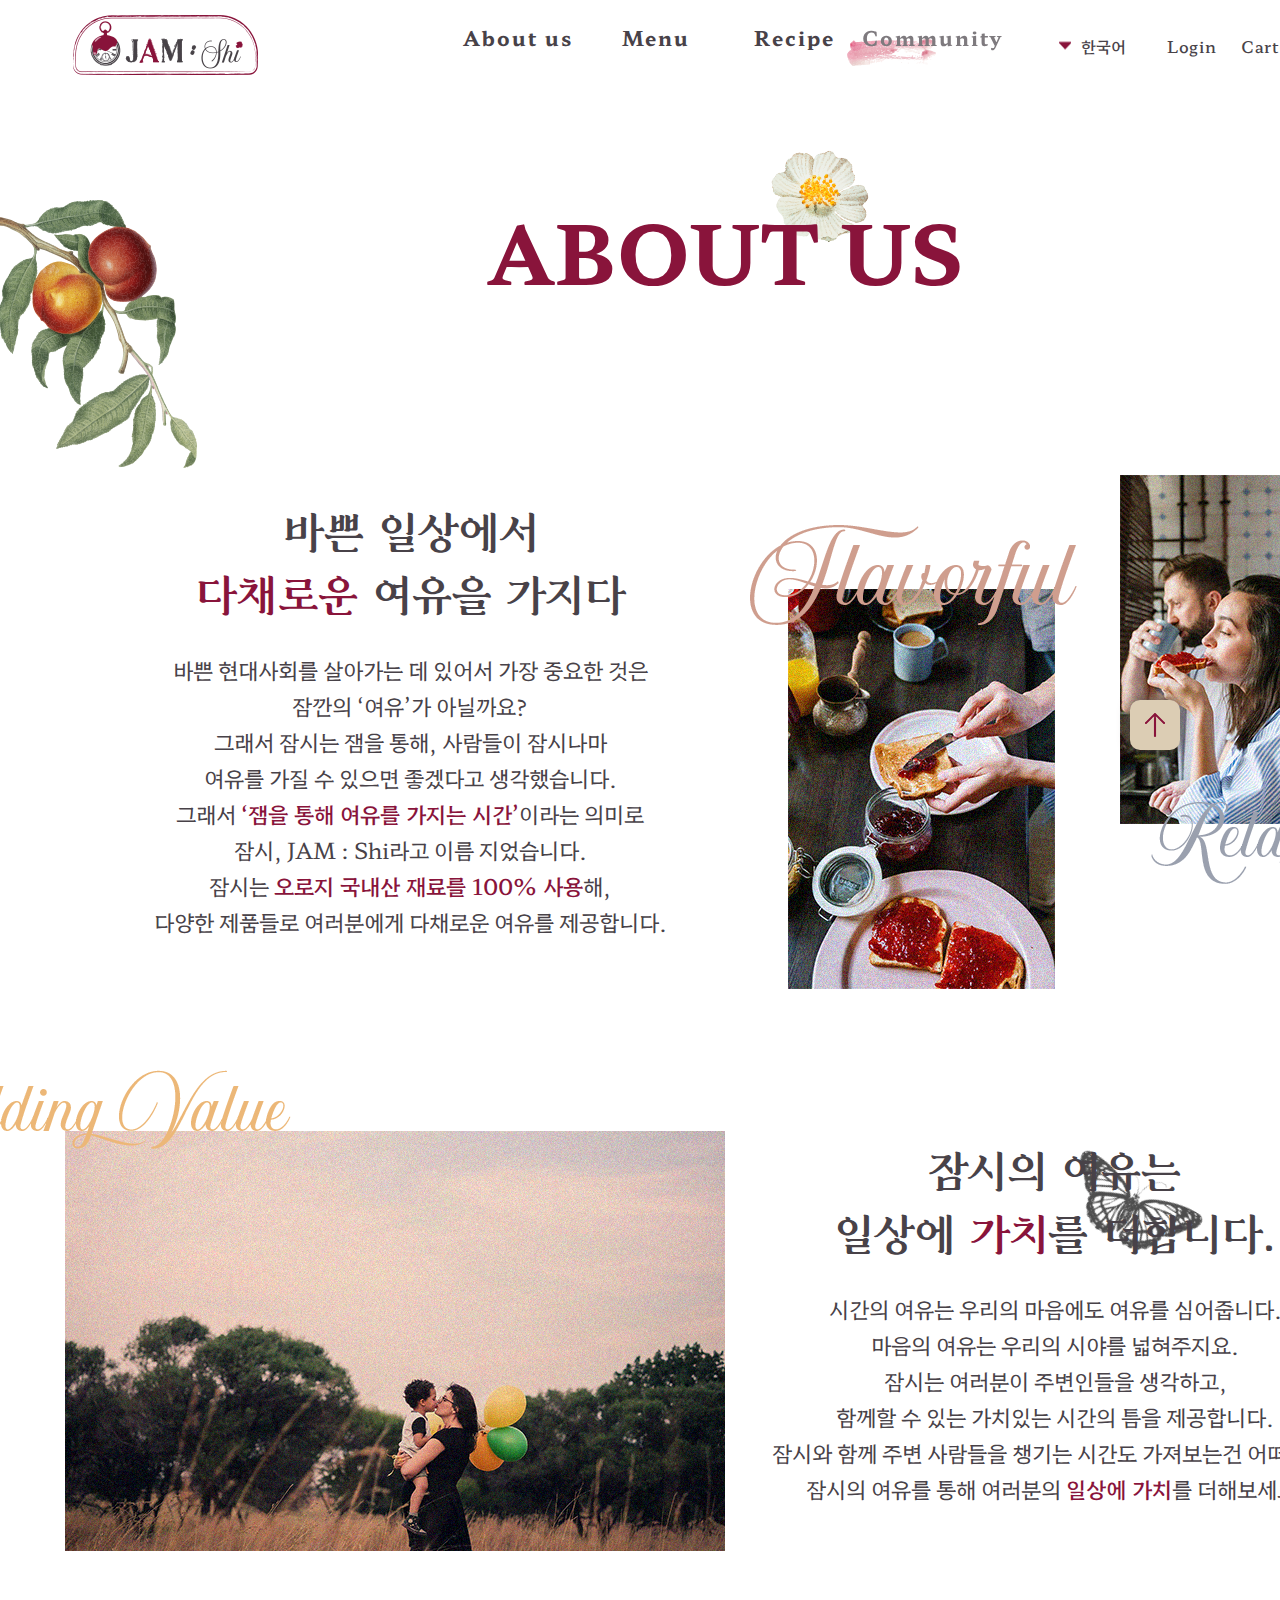
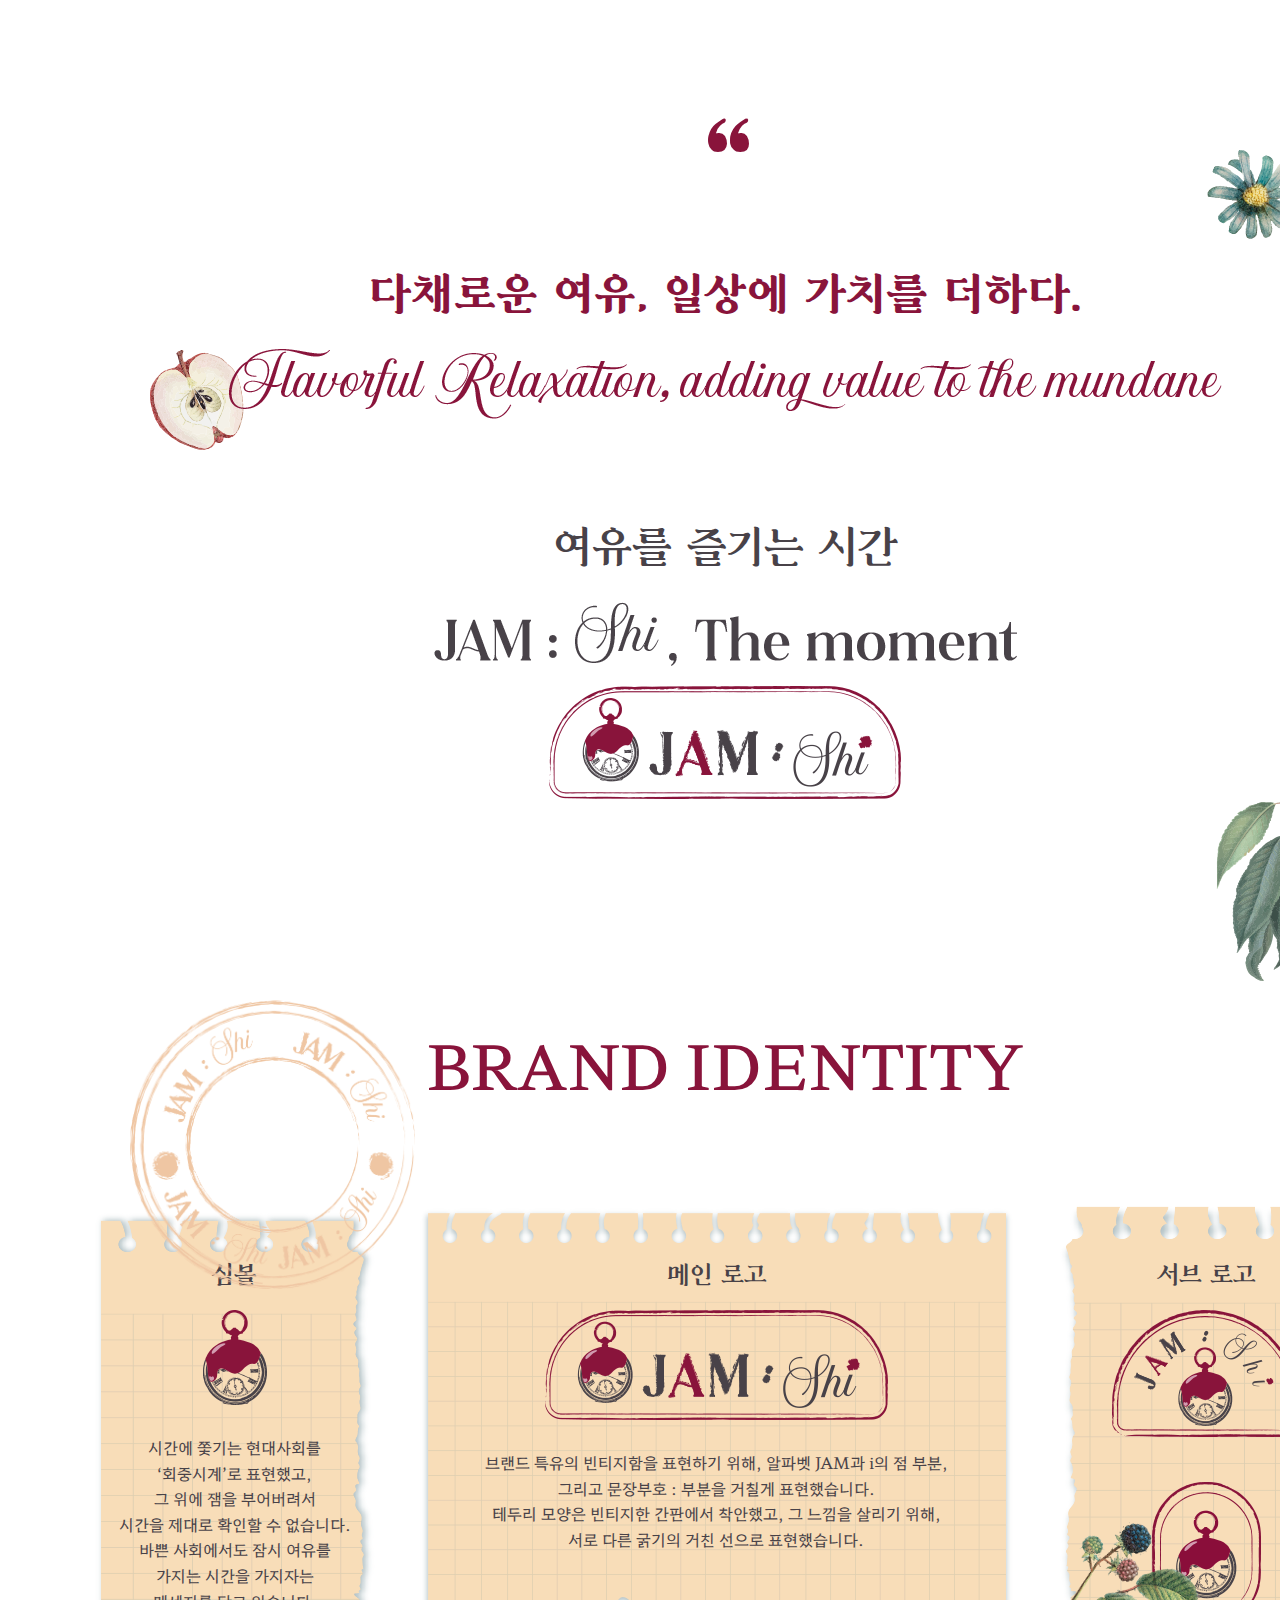
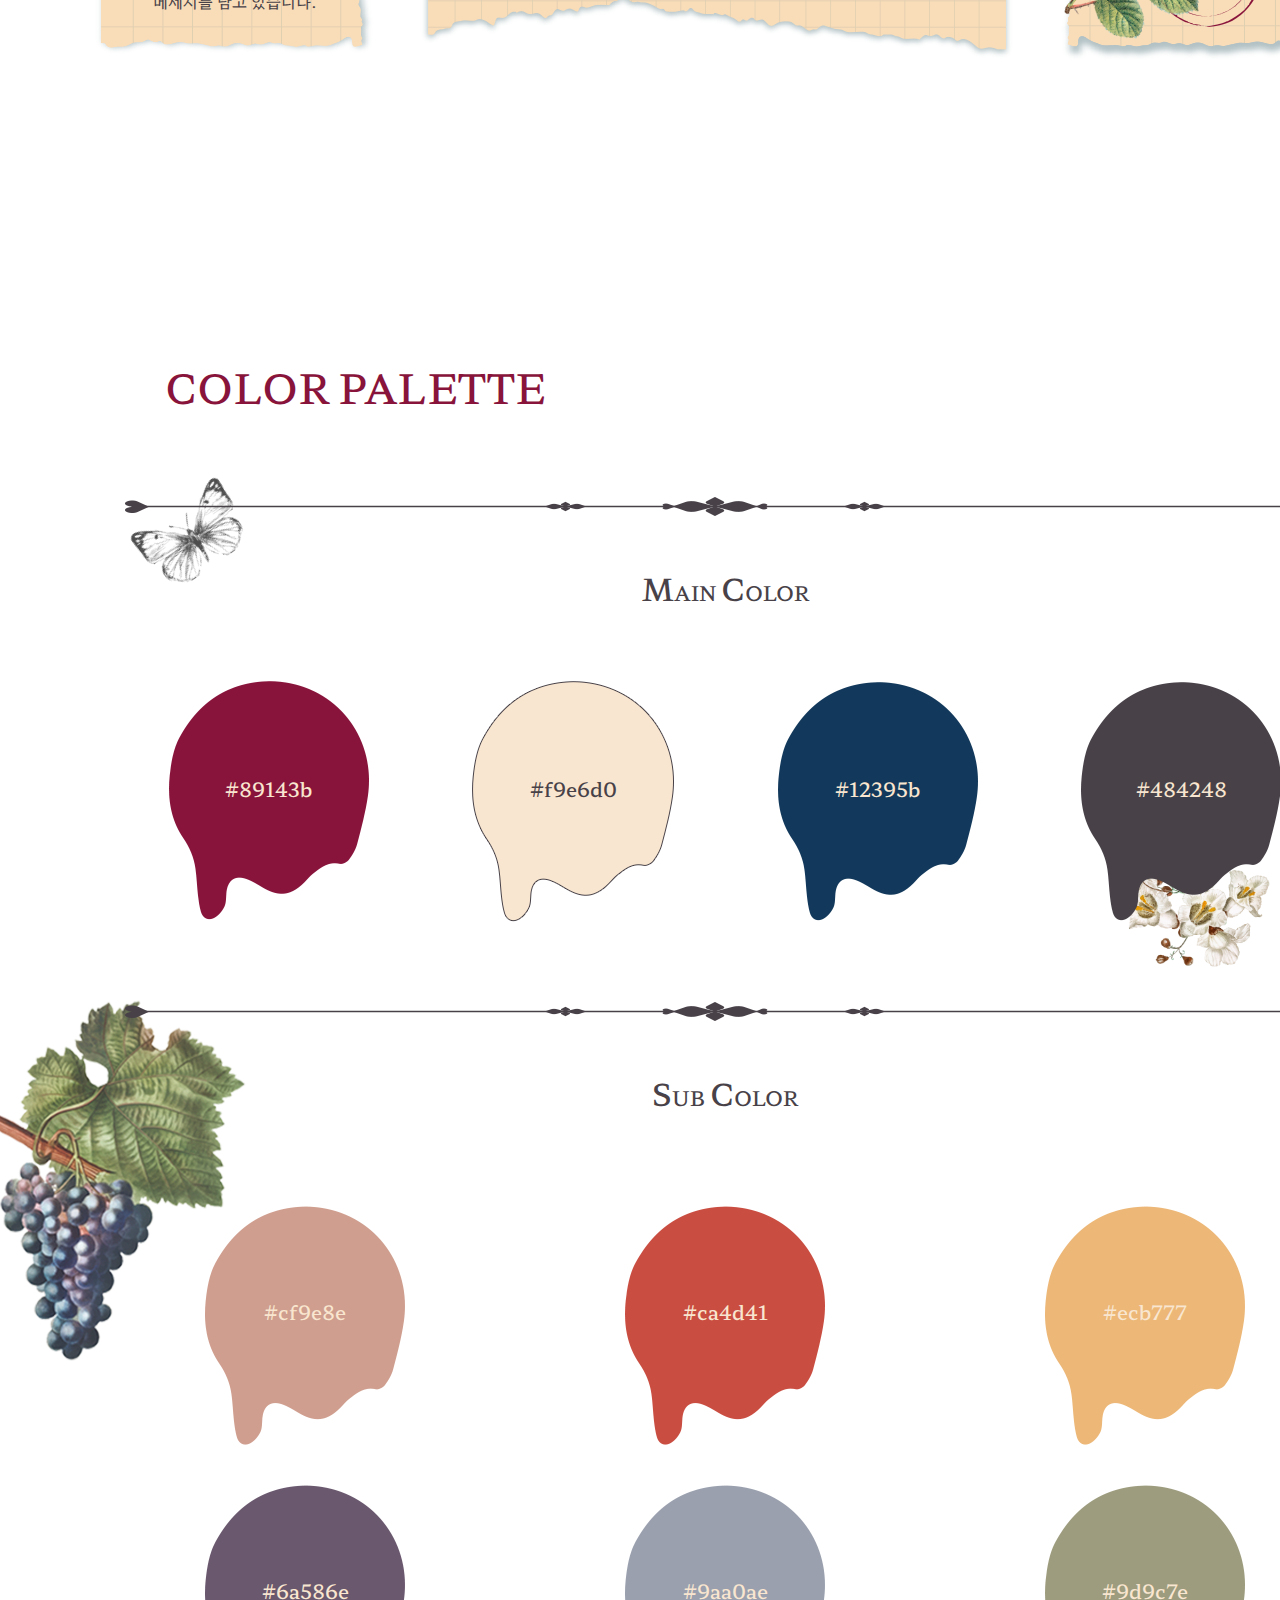
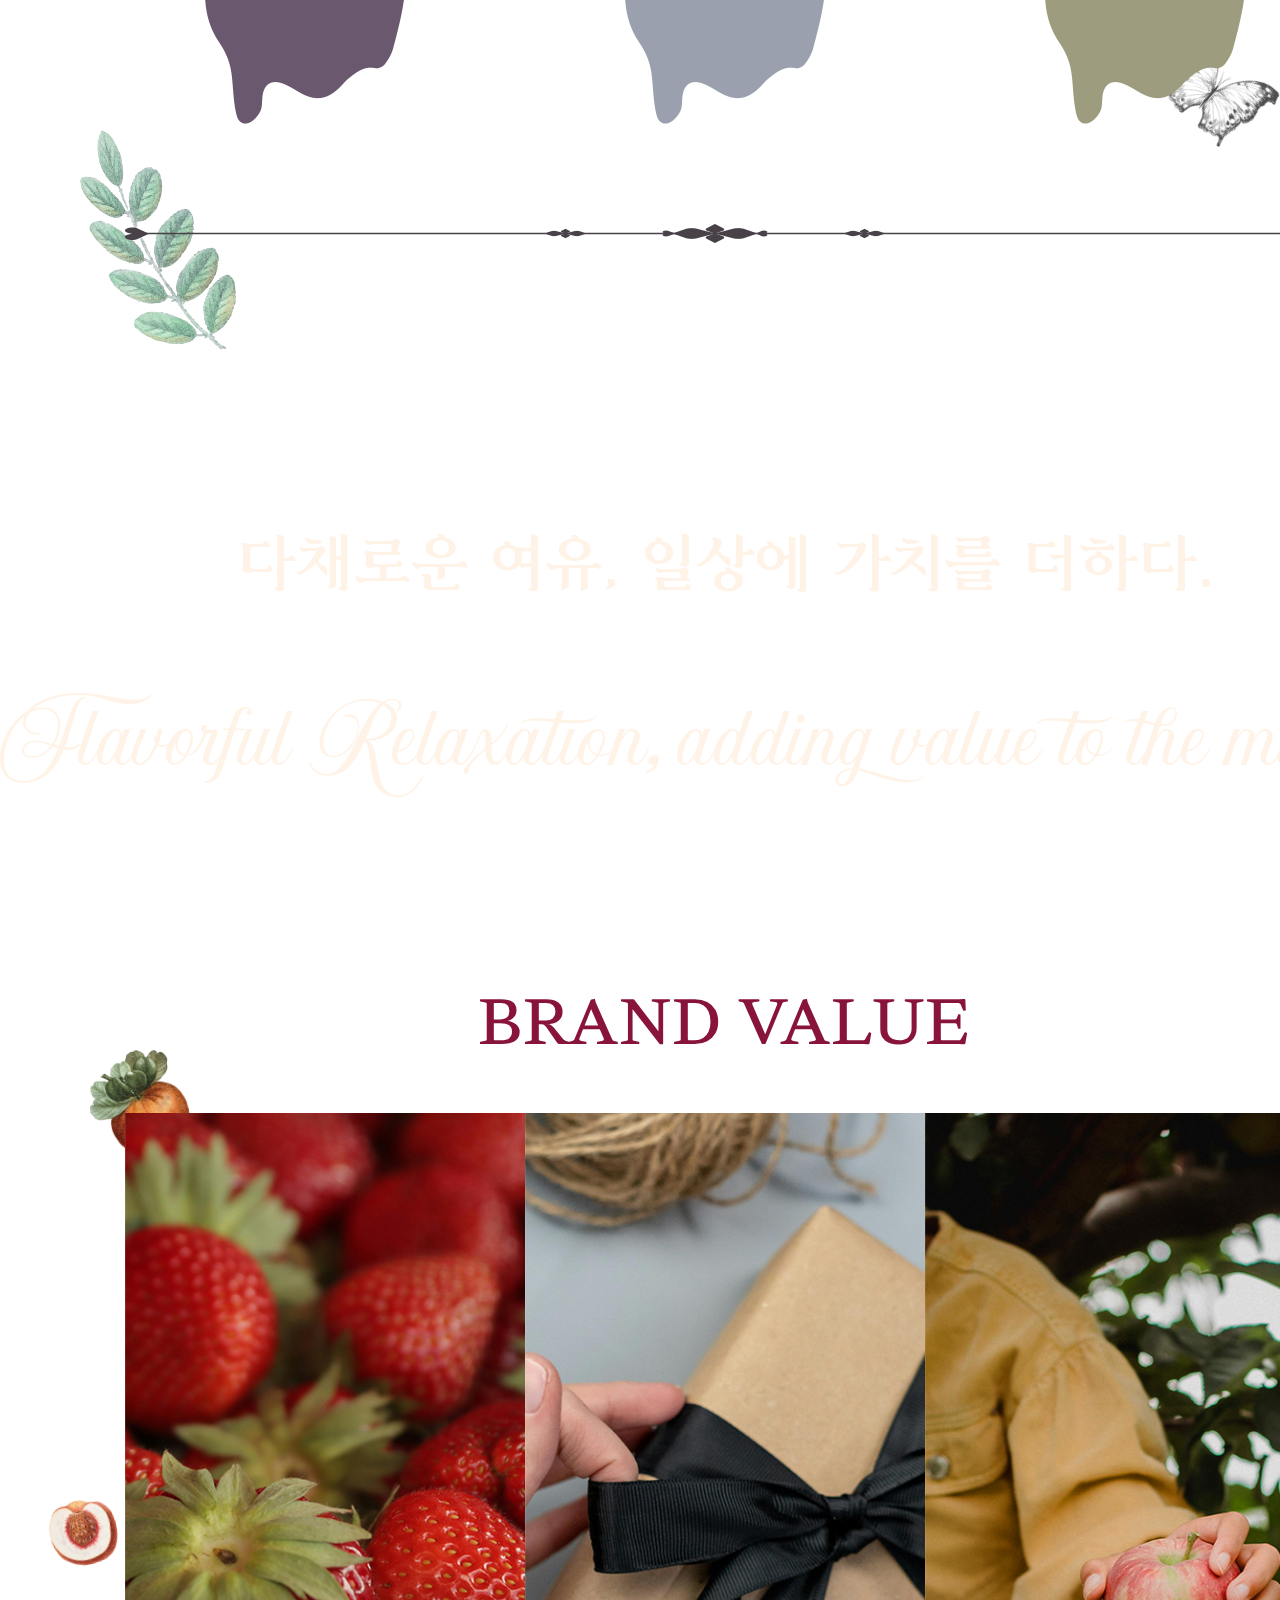
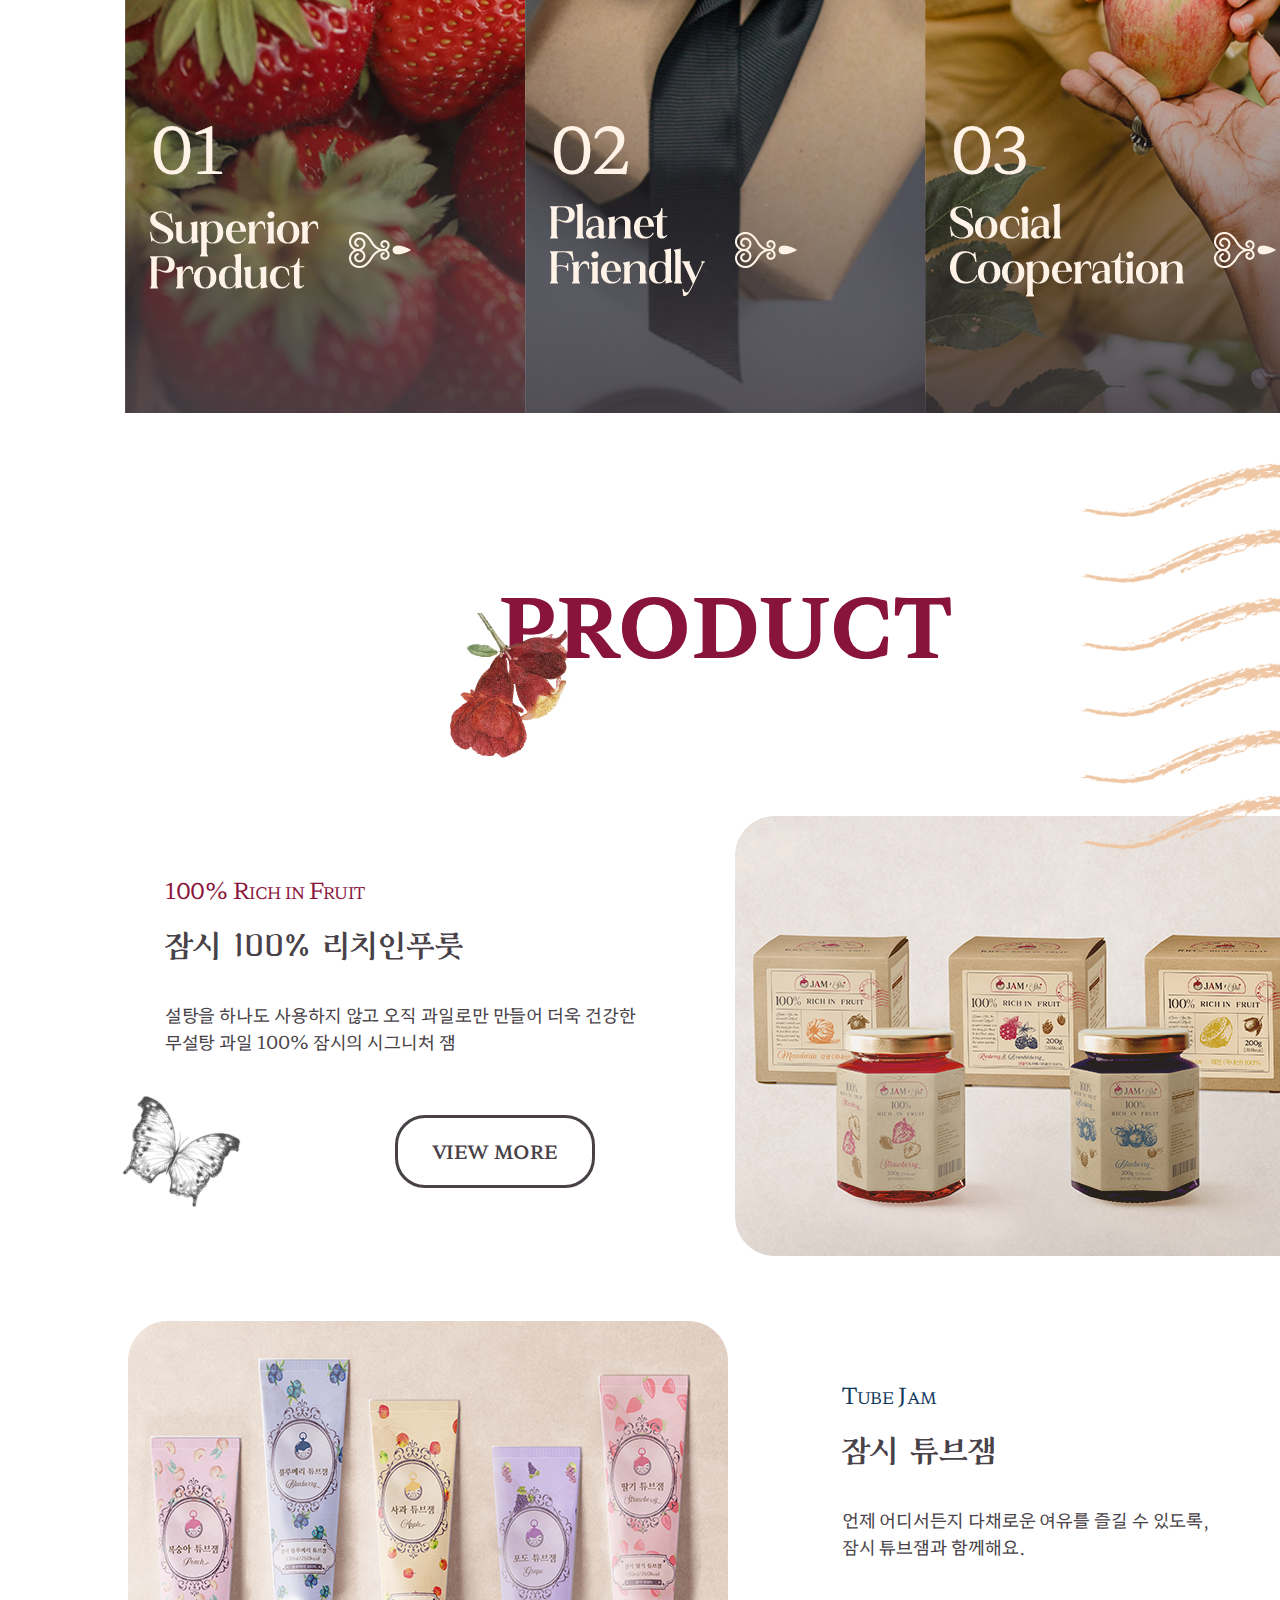
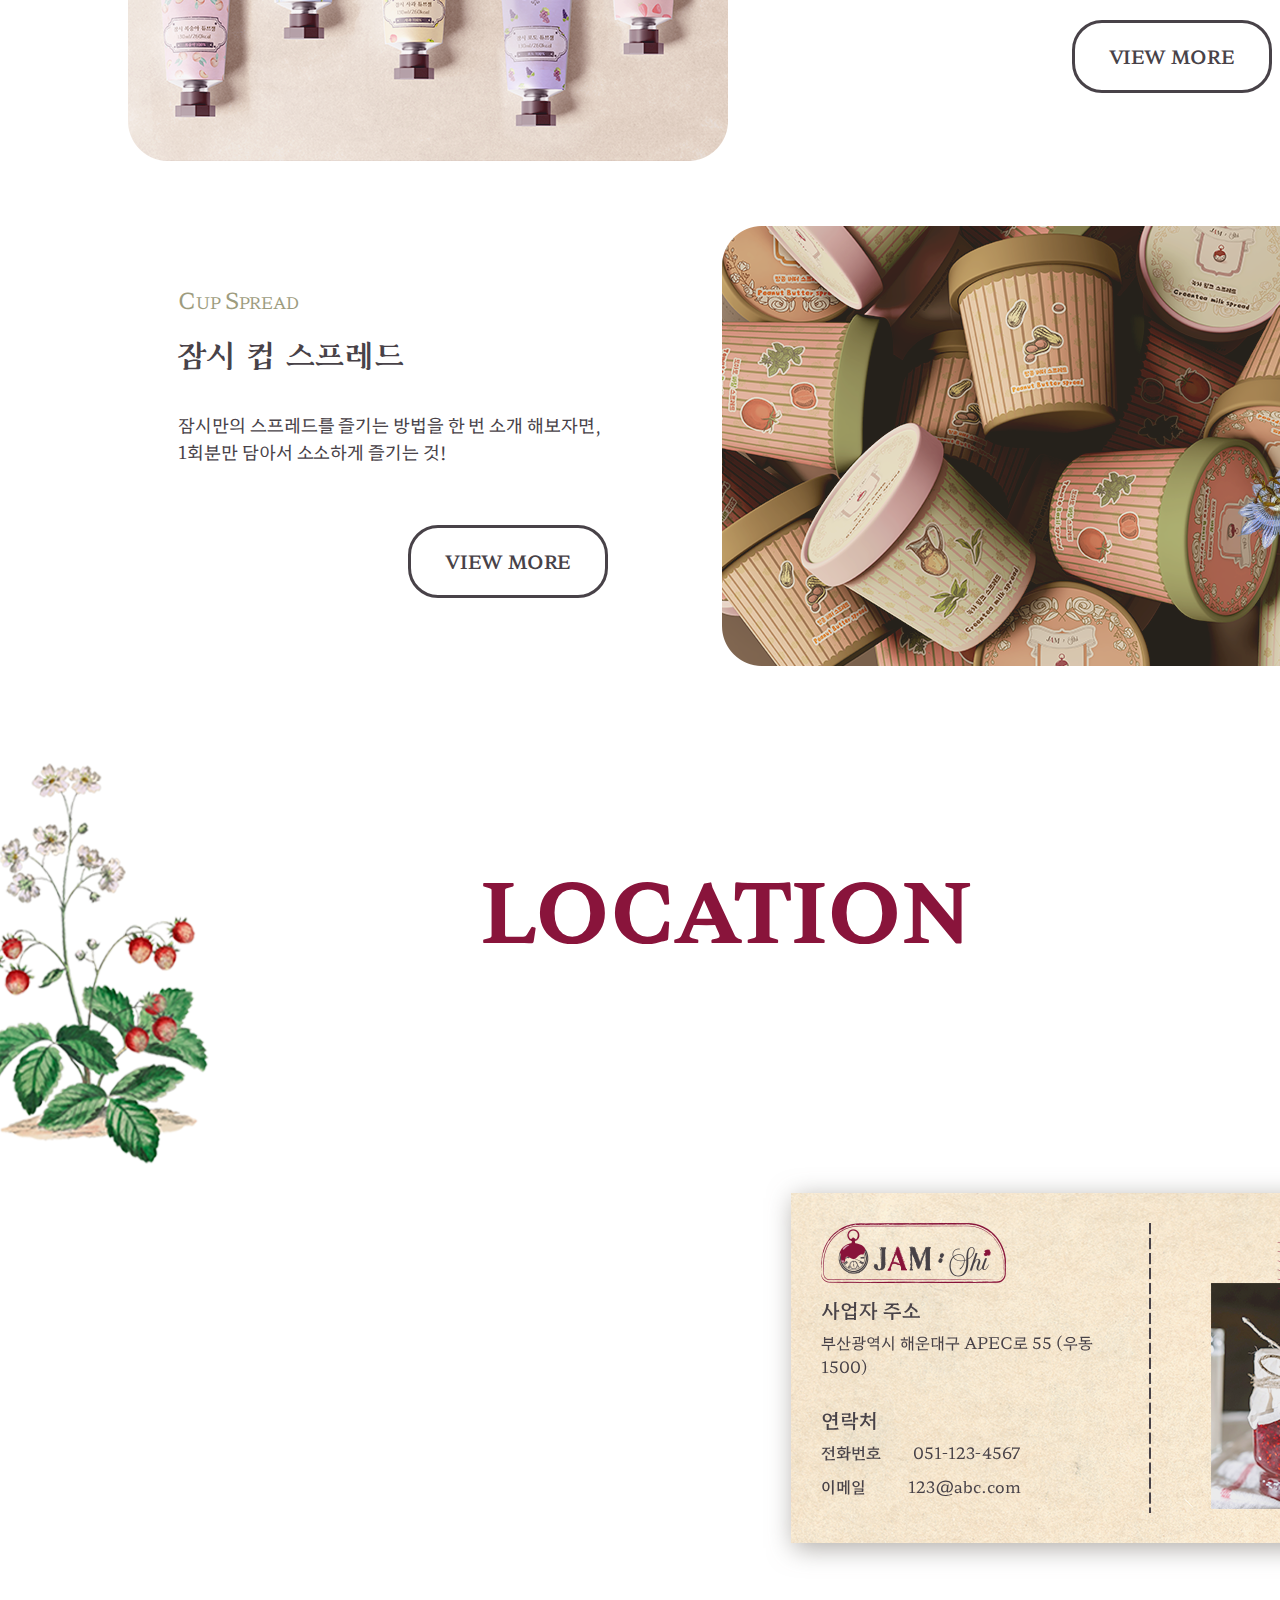
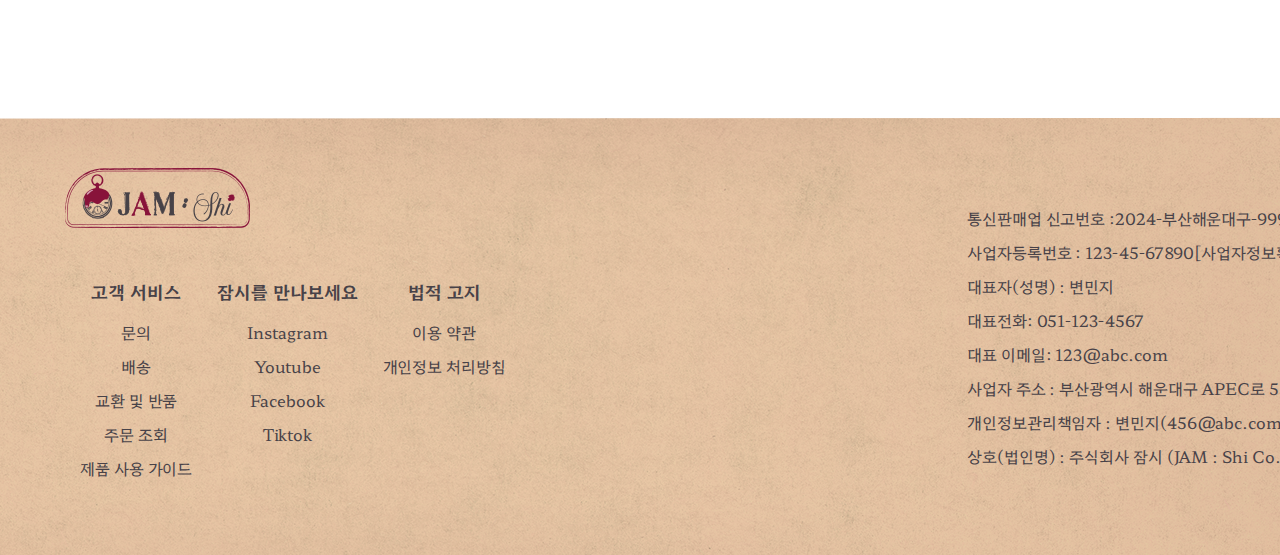
==== commit 19cfbf94: "Add files via upload" ====
--- a/aboutus.html
+++ b/aboutus.html
@@ -404,10 +404,10 @@
                 </dl>
                 <dl>
                     <dt>잠시를 만나보세요</dt>
-                    <dd><a href="https://www.instagram.com/">Instagram</a></dd>
-                    <dd><a href="https://www.youtube.com/">Youtube</a></dd>
-                    <dd><a href="https://www.facebook.com/">Facebook</a></dd>
-                    <dd><a href="https://www.tiktok.com/">Tiktok</a></dd>
+                    <dd><a href="https://www.instagram.com/" target="_blank">Instagram</a></dd>
+                    <dd><a href="https://www.youtube.com/" target="_blank">Youtube</a></dd>
+                    <dd><a href="https://www.facebook.com/" target="_blank">Facebook</a></dd>
+                    <dd><a href="https://www.tiktok.com/" target="_blank">Tiktok</a></dd>
                 </dl>
                 <dl>
                     <dt><a href="#">법적 고지</a></dt>
--- a/css/aboutus.css
+++ b/css/aboutus.css
@@ -497,7 +497,8 @@
 }
 
 #phrase img {
-    padding: 20px 350px;
+    display: block;
+    margin: 20px auto;
 }
 
 /*bi*/
@@ -1078,7 +1079,7 @@
 
 /*footer*/
 #footer {
-    background: url(../image/footer_bg2.png) no-repeat top left;
+    background: url(../image/footer_bg2.png) no-repeat top center;
 }
 
 .footer_inner {
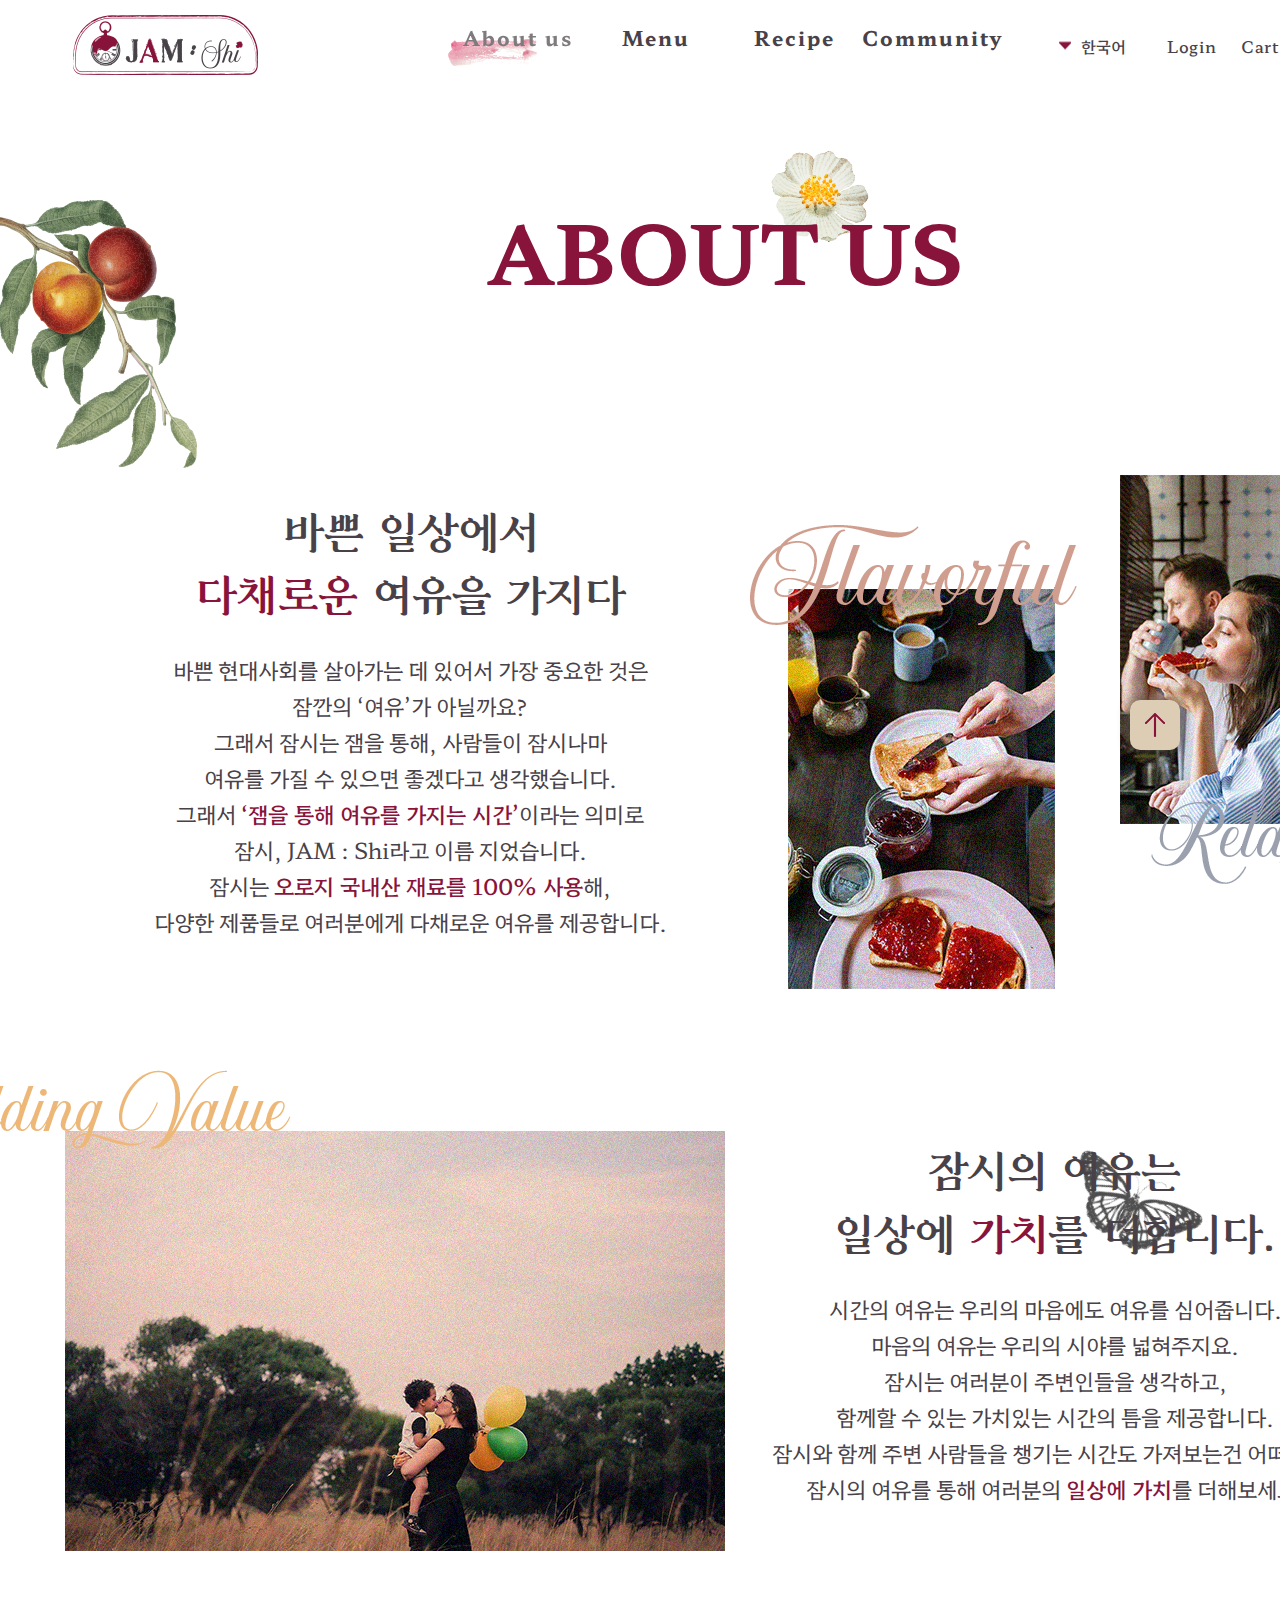
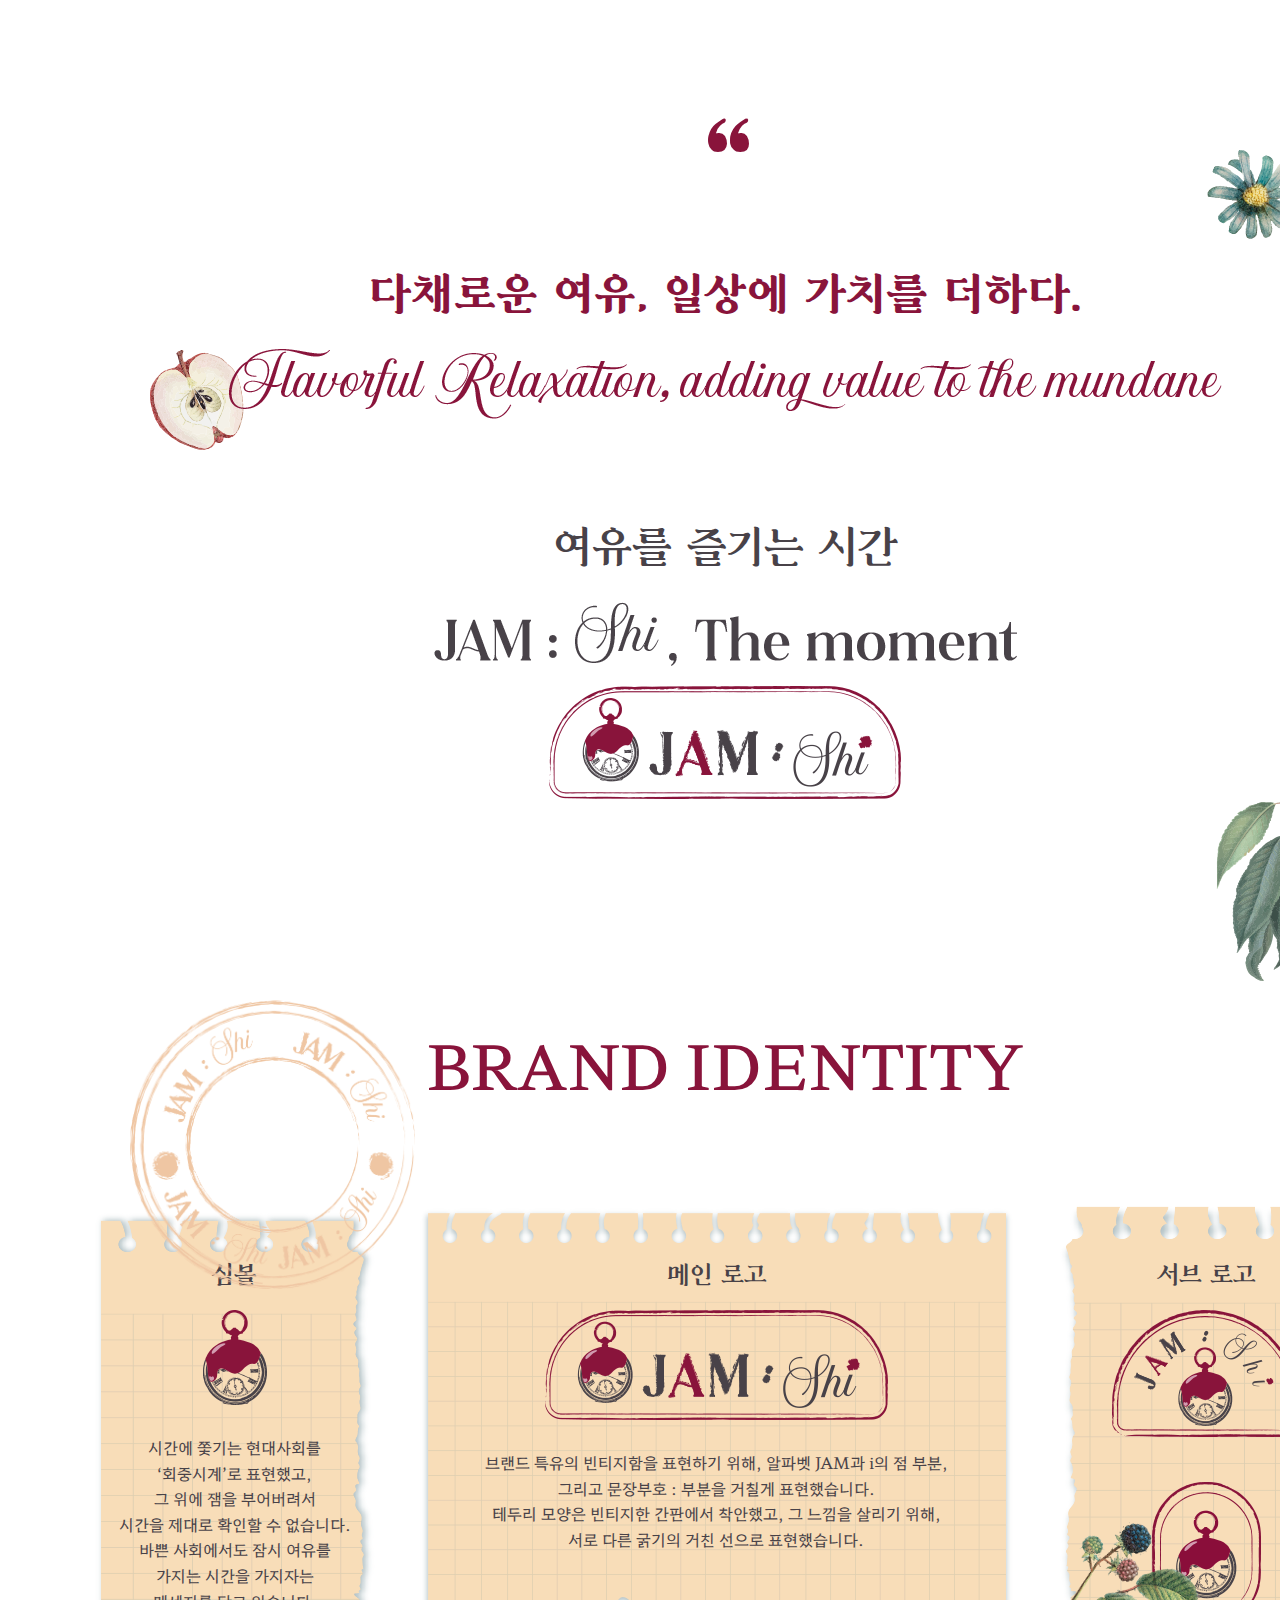
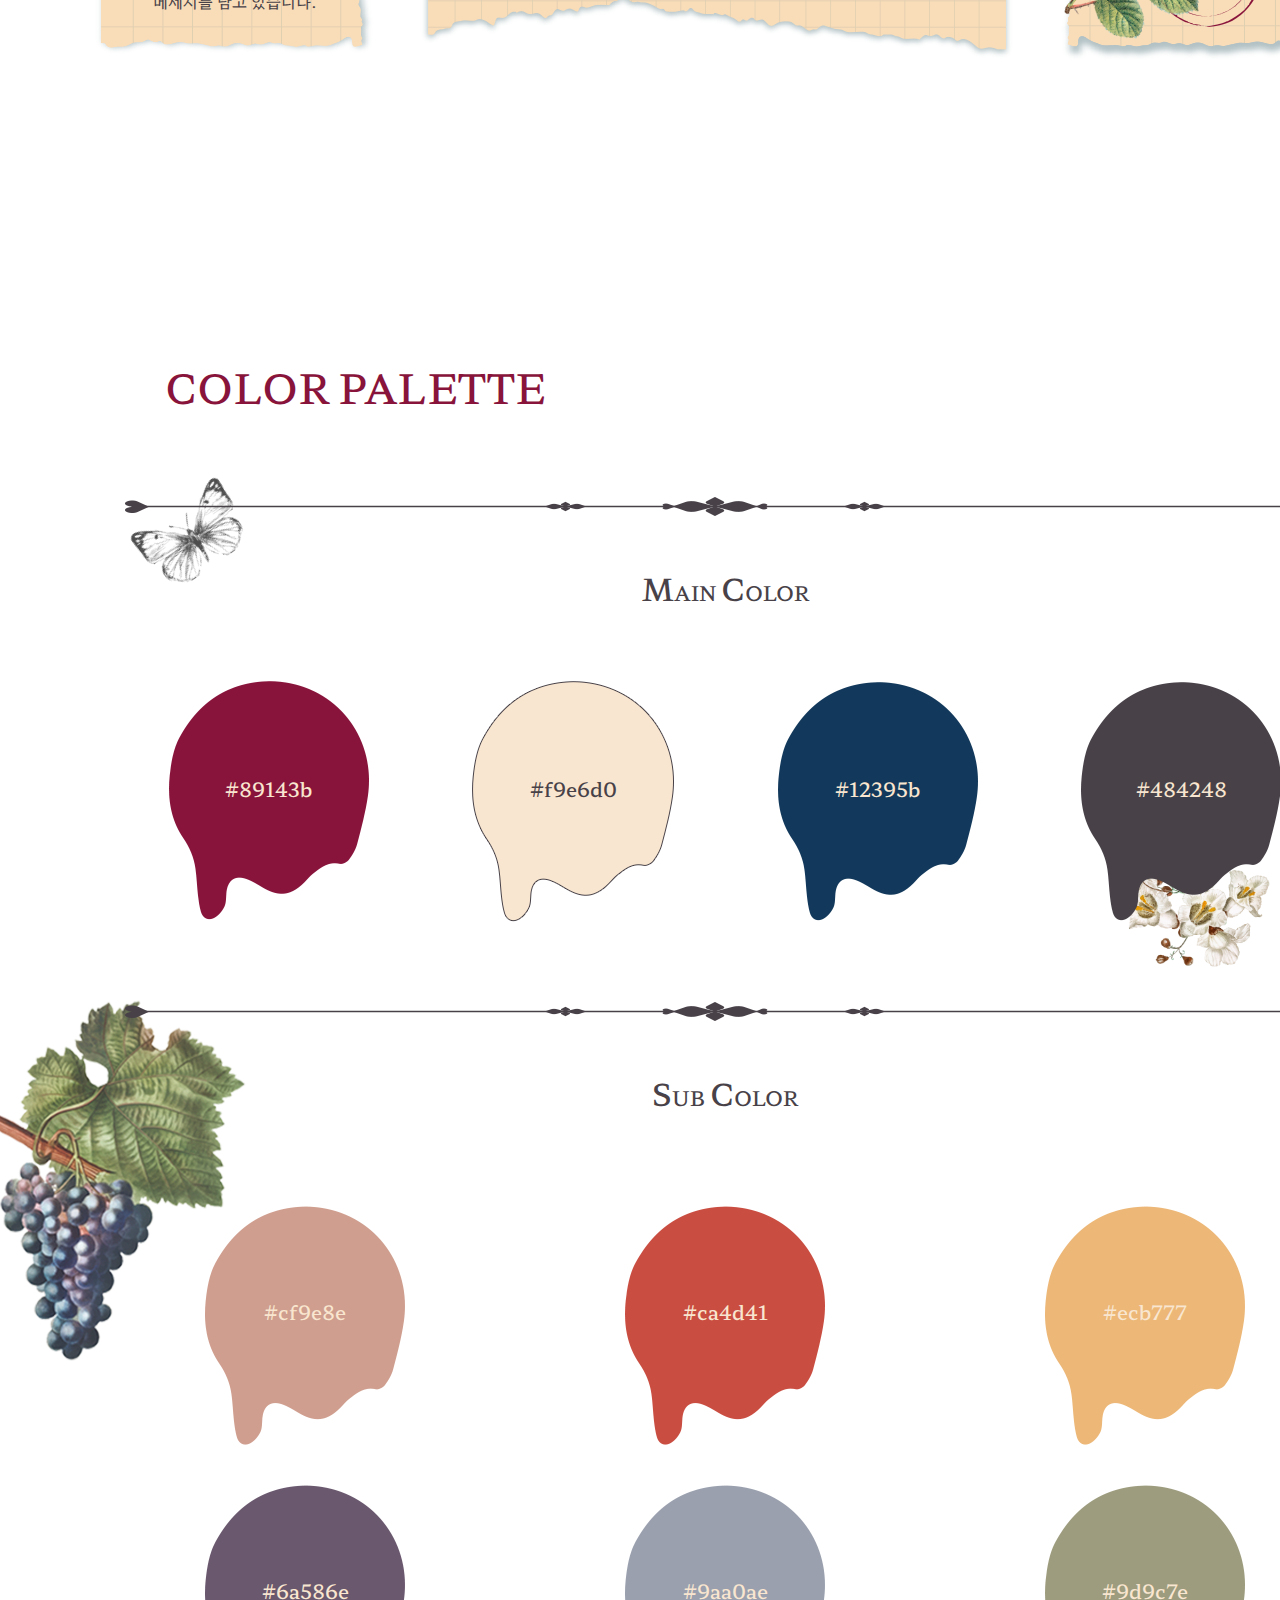
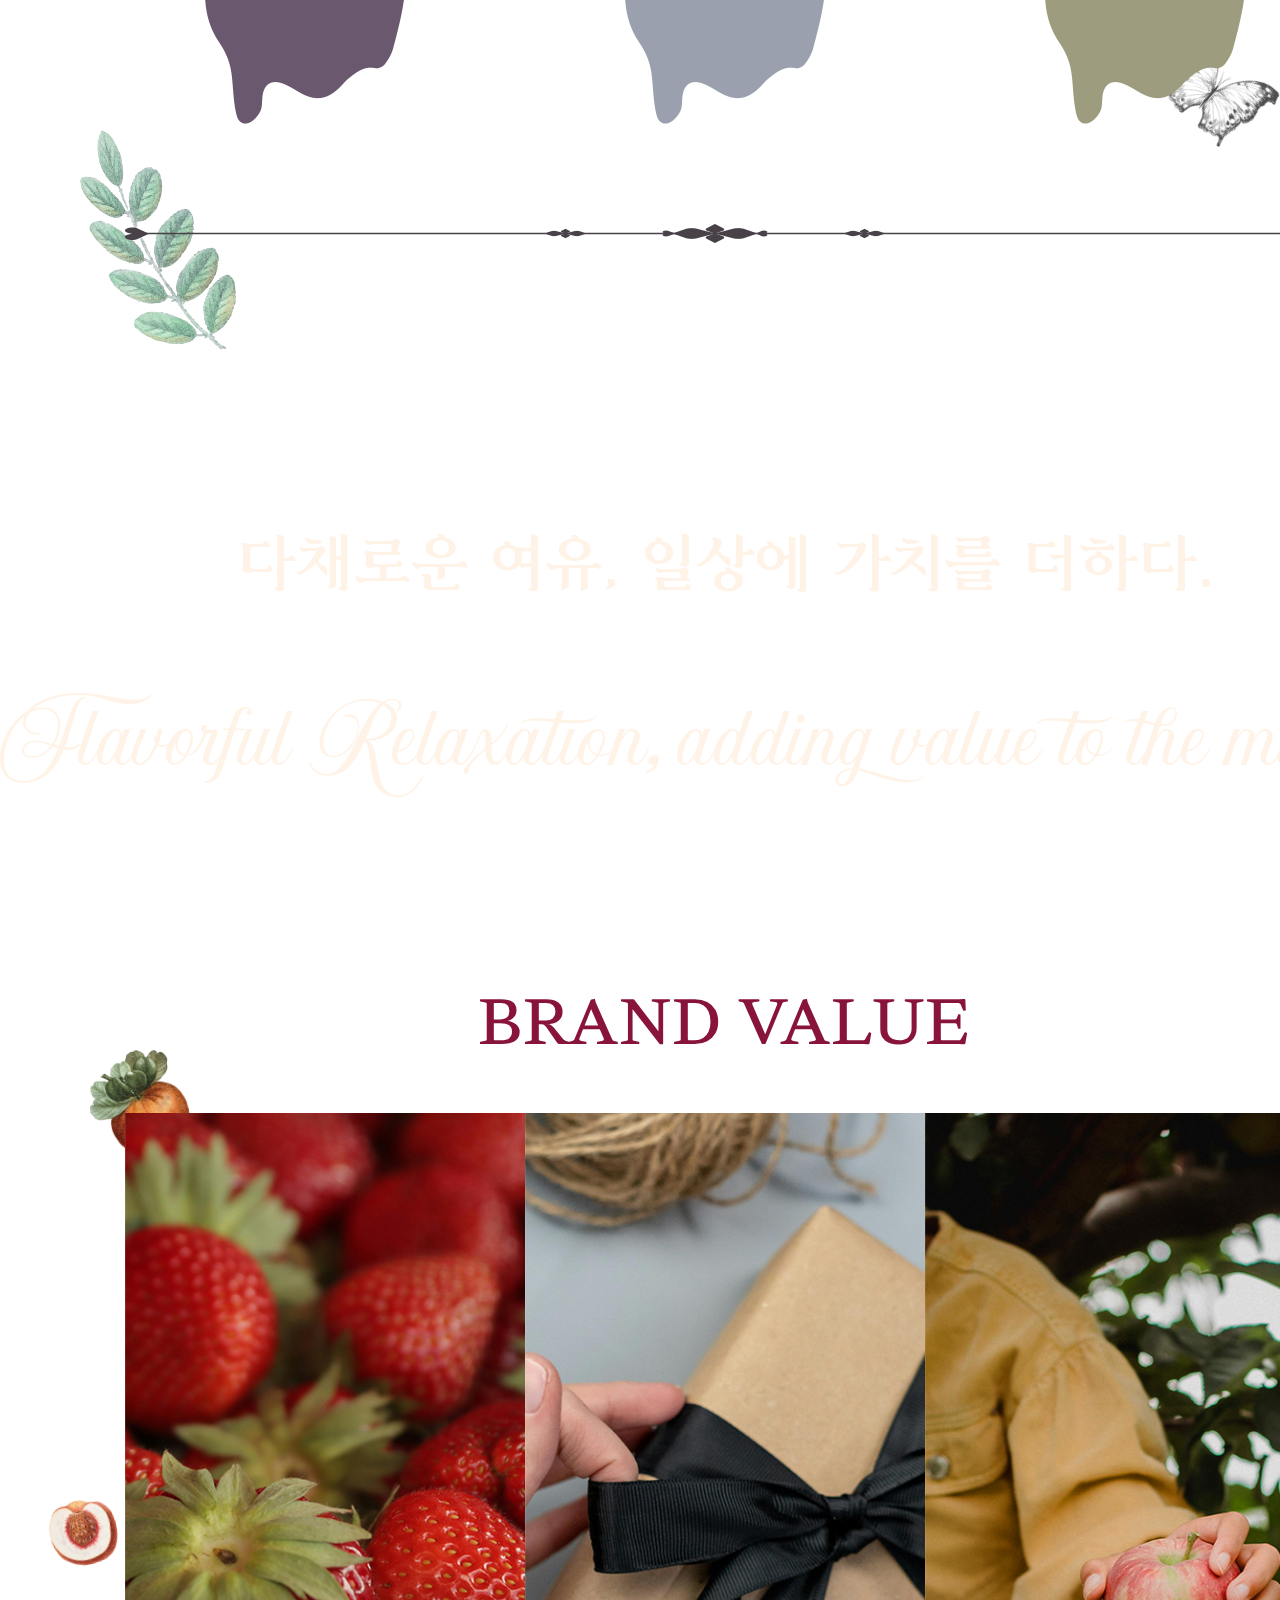
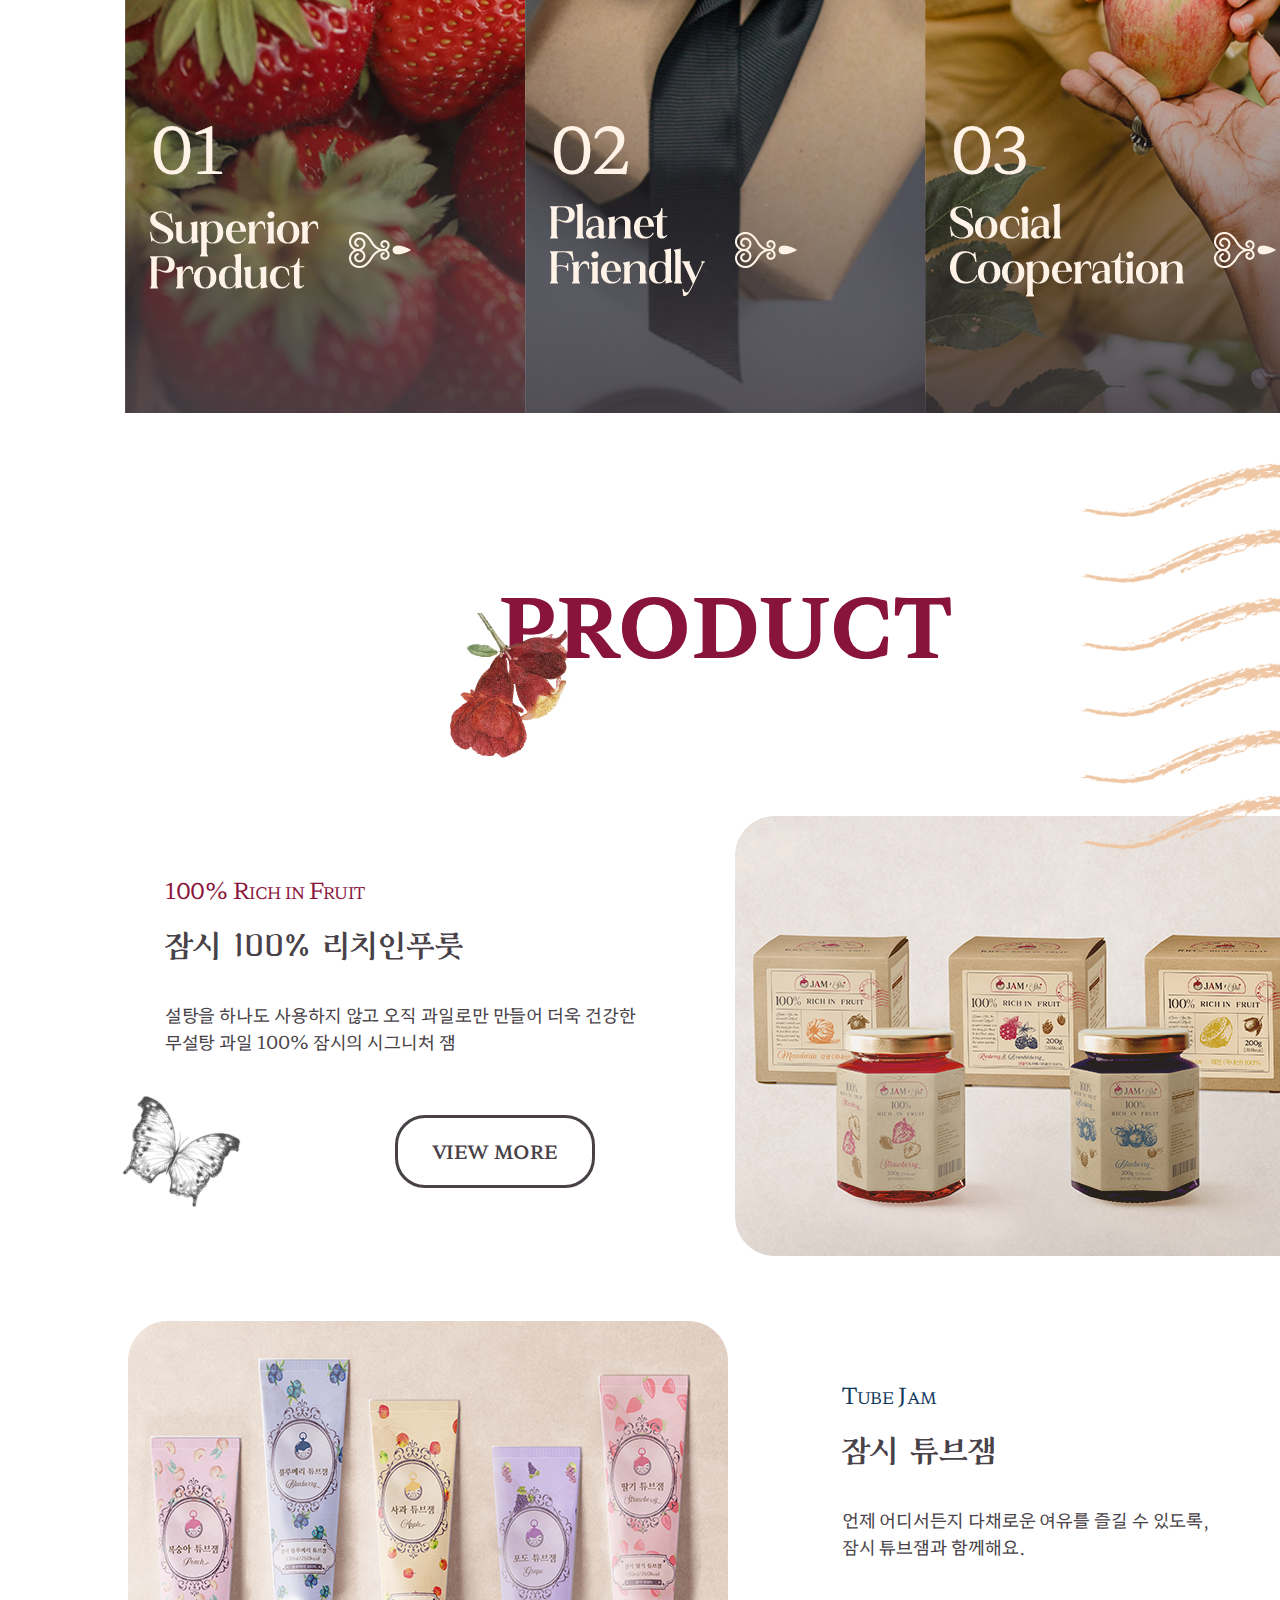
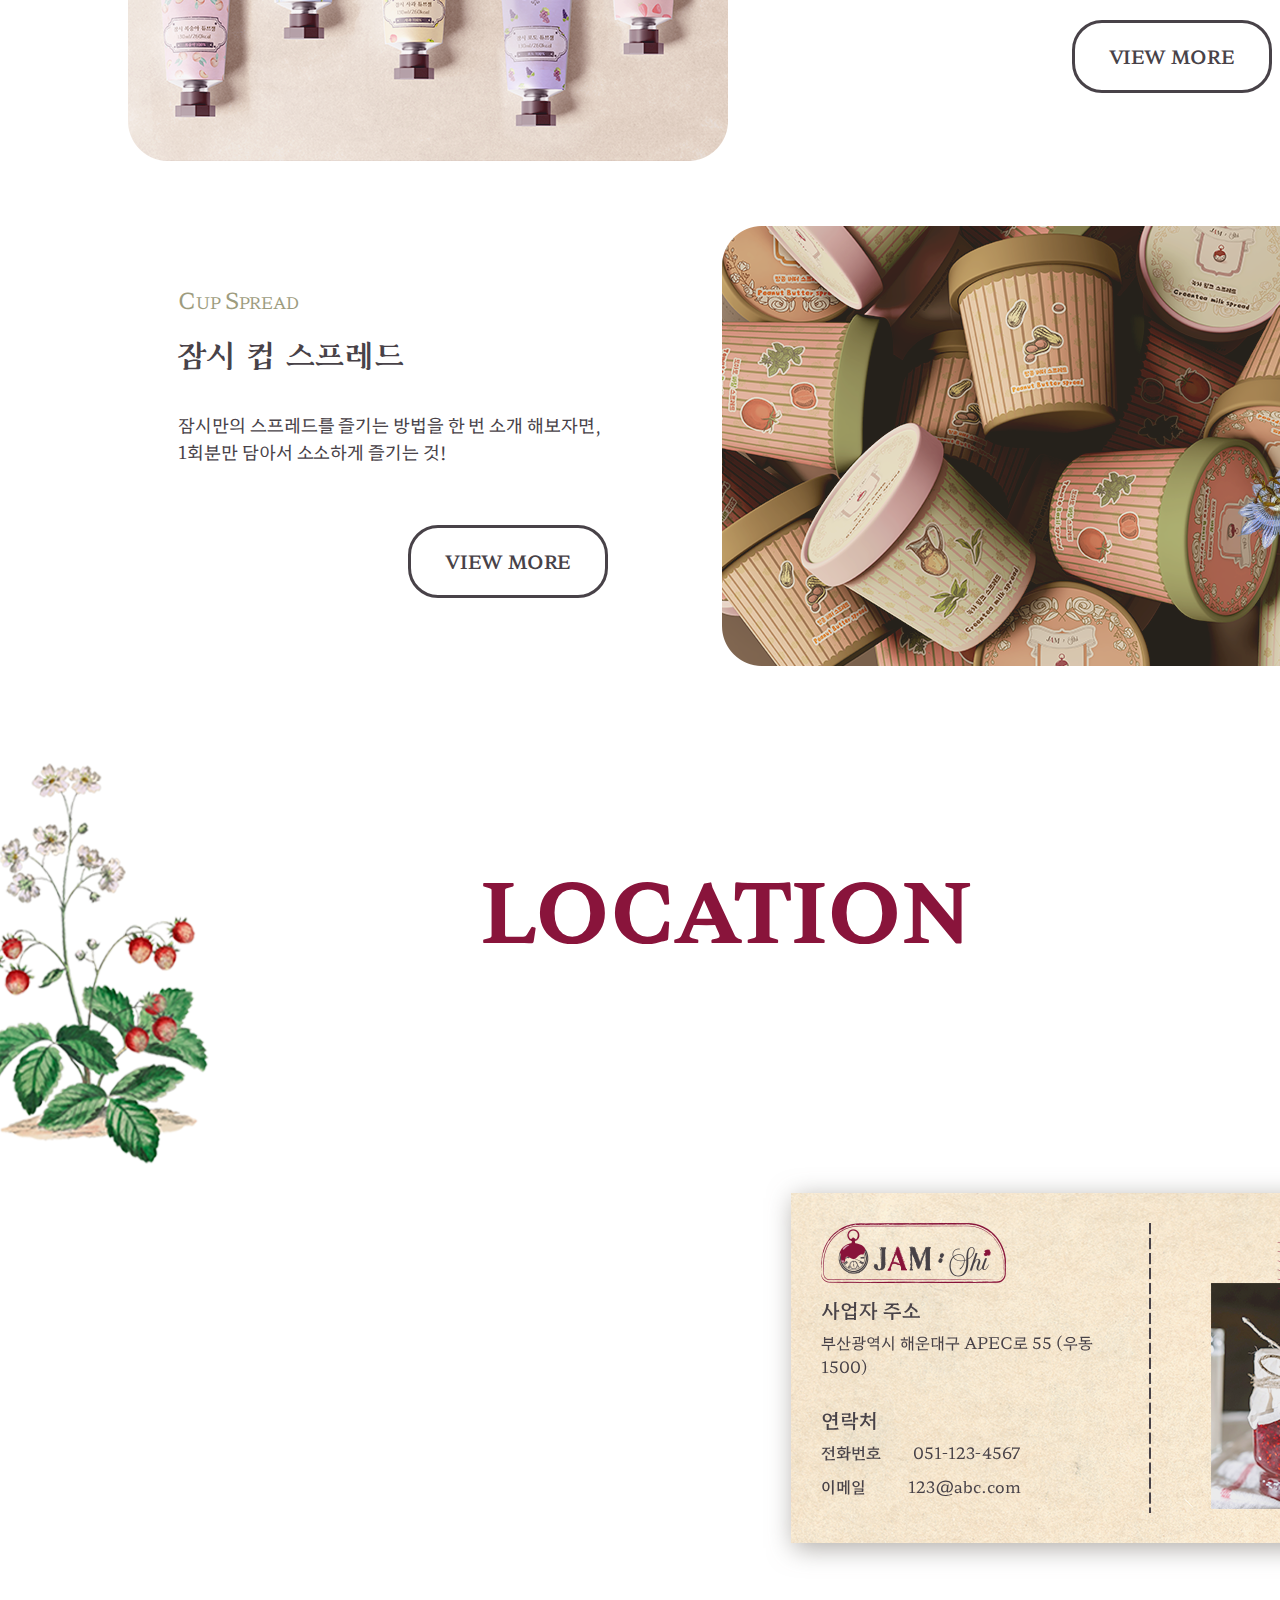
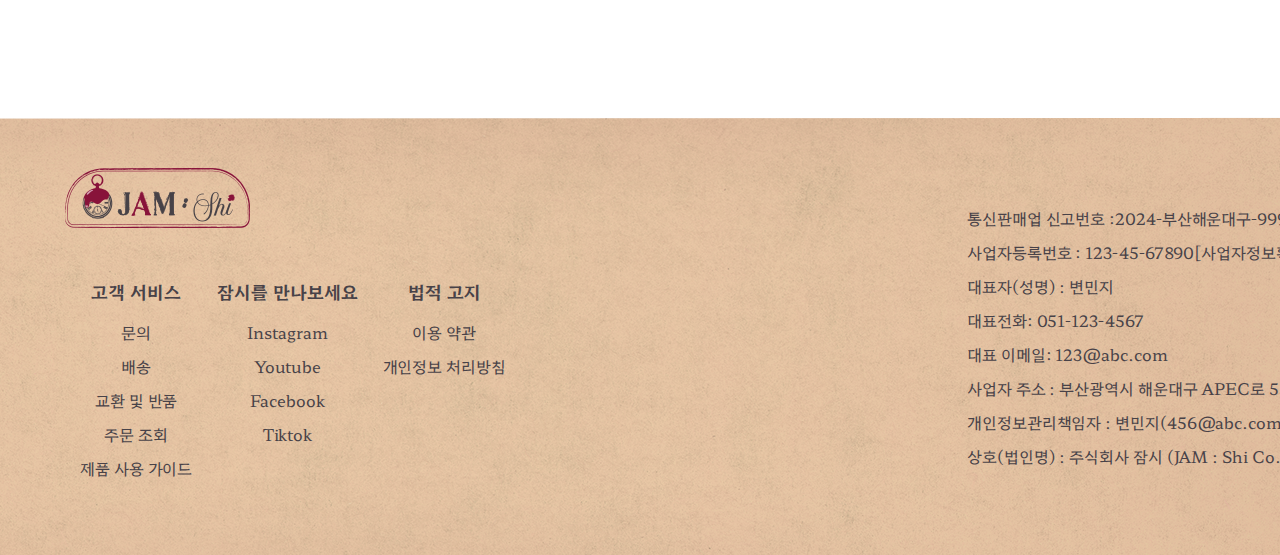
==== commit 21193000: "Update aboutus.html" ====
--- a/aboutus.html
+++ b/aboutus.html
@@ -35,7 +35,7 @@
     <header>
         <h1 class="main_logo"><a href="./index.html"><img src="./image/mainlogo_top.png" alt="메인로고 이미지"></a></h1>
         <ul class="nav">
-            <li><a href="aboutus.html">About us
+            <li class="gnb_on"><a href="aboutus.html">About us
                     <img src="./image/gnb_hover.png" alt="hover이미지">
                 </a></li>
             <li><a href="menu.html">Menu
@@ -44,7 +44,7 @@
             <li><a href="recipe.html">Recipe
                     <img src="./image/gnb_hover.png" alt="hover이미지">
                 </a></li>
-            <li class="gnb_on"><a href="FAQ.html">Community
+            <li><a href="FAQ.html">Community
                     <img src="./image/gnb_hover.png" alt="hover이미지">
                 </a></li>
         </ul><!--nav-->
@@ -454,4 +454,4 @@
 
 </body>
 
-</html>+</html>
